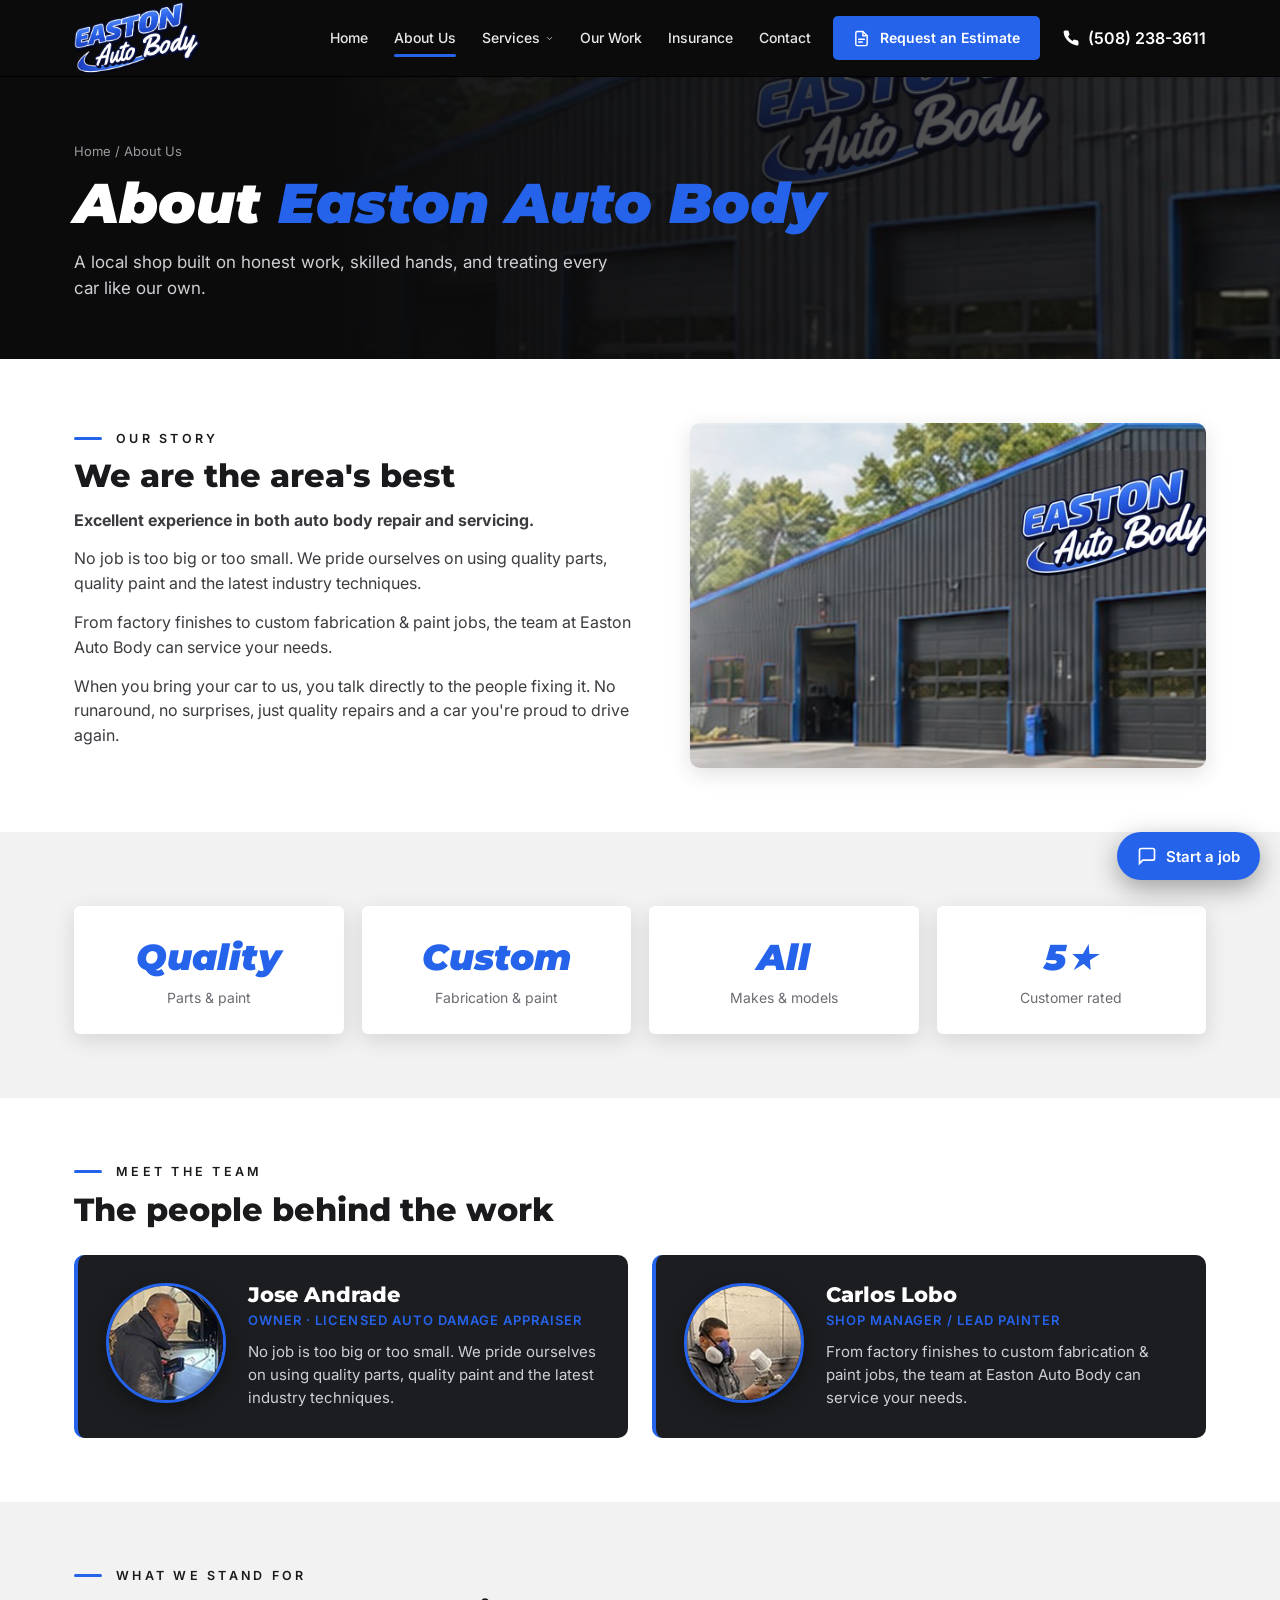
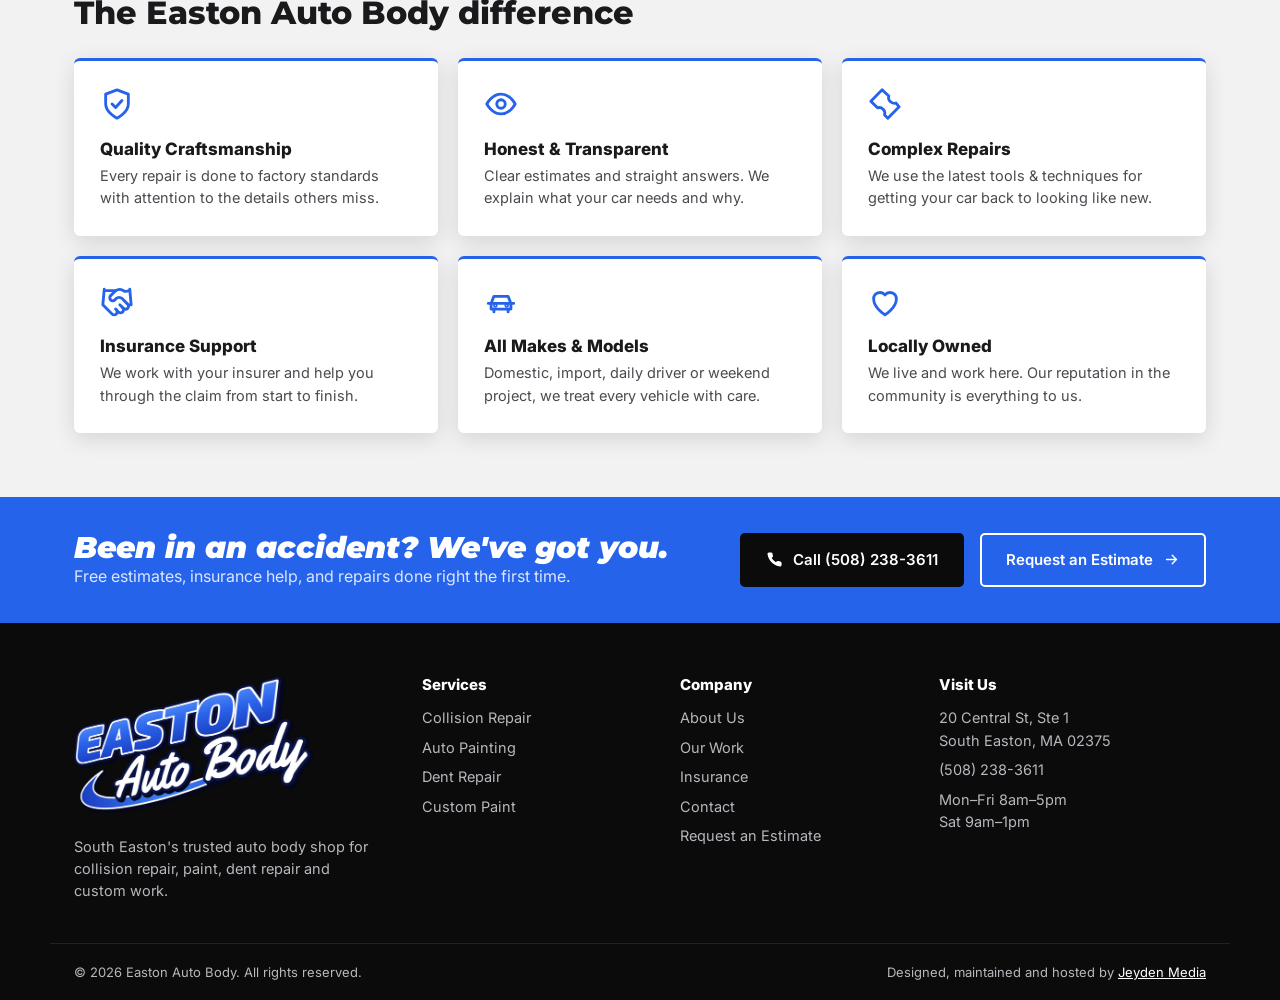
==== about.html @ 48df8240 "Shrink storefront logo 15% and keep it in frame on home page Co-Authored-By: Claude Opus 5.5 <norepl" ====
<!doctype html>
<html lang="en"><head>
<meta charset="utf-8"><meta name="viewport" content="width=device-width,initial-scale=1">
<title>About Us · Easton Auto Body</title>
<meta name="description" content="Meet Easton Auto Body, South Easton's trusted local auto body shop.">
<link rel="preconnect" href="https://fonts.googleapis.com"><link rel="preconnect" href="https://fonts.gstatic.com" crossorigin>
<link href="https://fonts.googleapis.com/css2?family=Inter:wght@400;500;600;700&family=Montserrat:ital,wght@0,700;0,800;0,900;1,800;1,900&display=swap" rel="stylesheet">
<link rel="icon" href="img/favicon.png?v=202611241850" type="image/png">
<link rel="stylesheet" href="css/style.css?v=202611241935">
</head><body>
<header class="site-header"><div class="wrap nav-bar">
<a class="brand" href="index.html" aria-label="Easton Auto Body home"><img class="brand-logo" src="img/logo-header.png?v=202611241850" alt="Easton Auto Body"></a>
<ul class="nav" id="nav"><li><a class="navlink" href="index.html">Home</a></li><li><a class="navlink active" href="about.html">About Us</a></li><li class="has-drop"><a class="navlink" href="services.html">Services <svg class="caret" viewBox="0 0 24 24" fill="none" stroke="currentColor" stroke-width="2" stroke-linecap="round" stroke-linejoin="round" aria-hidden="true"><path d="m6 9 6 6 6-6"/></svg></a><div class="dropdown"><a href="services.html#collision">Collision Repair</a><a href="services.html#painting">Auto Painting</a><a href="services.html#dent">Dent Repair</a><a href="services.html#custom">Custom Paint</a></div></li><li><a class="navlink" href="work.html">Our Work</a></li><li><a class="navlink" href="insurance.html">Insurance</a></li><li><a class="navlink" href="contact.html">Contact</a></li></ul>
<div class="nav-cta"><a class="btn btn-red btn-sm" href="estimate.html"><svg class="" viewBox="0 0 24 24" fill="none" stroke="currentColor" stroke-width="2" stroke-linecap="round" stroke-linejoin="round" aria-hidden="true"><path d="M14 2H6a2 2 0 0 0-2 2v16a2 2 0 0 0 2 2h12a2 2 0 0 0 2-2V8z"/><path d="M14 2v6h6M8 13h8M8 17h5"/></svg> Request an Estimate</a>
<a class="phone-link" href="tel:+15082383611" aria-label="Call (508) 238-3611"><svg class="" viewBox="0 0 24 24" fill="none" stroke="currentColor" stroke-width="2" stroke-linecap="round" stroke-linejoin="round" aria-hidden="true"><path d="M22 16.9v3a2 2 0 0 1-2.2 2 19.8 19.8 0 0 1-8.6-3.1 19.5 19.5 0 0 1-6-6A19.8 19.8 0 0 1 2.1 4.2 2 2 0 0 1 4.1 2h3a2 2 0 0 1 2 1.7c.1 1 .4 1.9.7 2.8a2 2 0 0 1-.5 2.1L8 9.9a16 16 0 0 0 6 6l1.3-1.3a2 2 0 0 1 2.1-.4c.9.3 1.8.6 2.8.7a2 2 0 0 1 1.7 2Z" fill="currentColor" stroke="none"/></svg><span>(508) 238-3611</span></a>
<button class="menu-btn" aria-label="Menu" aria-controls="nav" aria-expanded="false"><svg class="" viewBox="0 0 24 24" fill="none" stroke="currentColor" stroke-width="2" stroke-linecap="round" stroke-linejoin="round" aria-hidden="true"><path d="M3 6h18M3 12h18M3 18h18"/></svg></button></div>
</div></header>
<main>
<section class="page-hero"><div class="bg" style="background-image:url(img/shop-sign.jpg?v=3)"><video class="bg-video" autoplay muted loop playsinline preload="metadata" poster="img/shop-sign.jpg?v=3" aria-hidden="true"><source src="https://assets.mixkit.co/videos/13270/13270-720.mp4" type="video/mp4"><source src="https://assets.mixkit.co/videos/13270/13270-360.mp4" type="video/mp4"></video></div><div class="wrap">
<div class="crumbs"><a href="index.html">Home</a> / About Us</div><h1>About <em>Easton Auto Body</em></h1><p>A local shop built on honest work, skilled hands, and treating every car like our own.</p></div></section>
<section class="section"><div class="wrap two-col">
<div class="prose reveal"><div class="eyebrow">Our Story</div><h2>We are the area's best</h2>
<p><strong>Excellent experience in both auto body repair and servicing.</strong></p>
<p>No job is too big or too small. We pride ourselves on using quality parts, quality paint and the latest industry techniques.</p>
<p>From factory finishes to custom fabrication &amp; paint jobs, the team at Easton Auto Body can service your needs.</p>
<p>When you bring your car to us, you talk directly to the people fixing it. No runaround, no surprises, just quality repairs and a car you're proud to drive again.</p></div>
<img class="reveal" src="img/shop-sign.jpg?v=3" alt="Easton Auto Body building"></div></section>
<section class="section grey"><div class="wrap">
<div class="stats">
<div class="stat reveal"><b>Quality</b><span>Parts &amp; paint</span></div>
<div class="stat reveal"><b>Custom</b><span>Fabrication &amp; paint</span></div>
<div class="stat reveal"><b>All</b><span>Makes &amp; models</span></div>
<div class="stat reveal"><b>5★</b><span>Customer rated</span></div></div></div></section>
<section class="section"><div class="wrap">
<div class="eyebrow">Meet the Team</div><h2 class="section-title">The people behind the work</h2>
<div class="team-grid">
<div class="member reveal"><img class="avatar avatar-photo" src="img/team-jose-face.jpg" alt="Jose Andrade, owner of Easton Auto Body"><div><h3>Jose Andrade</h3><span class="role">Owner · Licensed Auto Damage Appraiser</span><p>No job is too big or too small. We pride ourselves on using quality parts, quality paint and the latest industry techniques.</p></div></div>
<div class="member reveal"><img class="avatar avatar-photo" src="img/team-lobo-face.jpg" alt="Carlos Lobo, shop manager and lead painter"><div><h3>Carlos Lobo</h3><span class="role">Shop Manager / Lead Painter</span><p>From factory finishes to custom fabrication &amp; paint jobs, the team at Easton Auto Body can service your needs.</p></div></div>
</div></div></section>
<section class="section grey"><div class="wrap">
<div class="eyebrow">What We Stand For</div><h2 class="section-title">The Easton Auto Body difference</h2>
<div class="value-grid">
<div class="value reveal"><svg class="" viewBox="0 0 24 24" fill="none" stroke="currentColor" stroke-width="2" stroke-linecap="round" stroke-linejoin="round" aria-hidden="true"><path d="M12 22s8-4 8-10V5l-8-3-8 3v7c0 6 8 10 8 10z"/><path d="m8.5 12 2.5 2.5 4.5-5"/></svg><h3>Quality Craftsmanship</h3><p>Every repair is done to factory standards with attention to the details others miss.</p></div>
<div class="value reveal"><svg class="" viewBox="0 0 24 24" fill="none" stroke="currentColor" stroke-width="2" stroke-linecap="round" stroke-linejoin="round" aria-hidden="true"><path d="M2 12s3.5-7 10-7 10 7 10 7-3.5 7-10 7S2 12 2 12z"/><circle cx="12" cy="12" r="3"/></svg><h3>Honest &amp; Transparent</h3><p>Clear estimates and straight answers. We explain what your car needs and why.</p></div>
<div class="value reveal"><svg class="" viewBox="0 0 24 24" fill="none" stroke="currentColor" stroke-width="2" stroke-linecap="round" stroke-linejoin="round" aria-hidden="true"><path d="M14.7 6.3a4 4 0 0 0 5 5L22 14l-8 8-2.3-2.3a4 4 0 0 0-5-5L2 10l8-8z" /></svg><h3>Complex Repairs</h3><p>We use the latest tools &amp; techniques for getting your car back to looking like new.</p></div>
<div class="value reveal"><svg class="" viewBox="0 0 24 24" fill="none" stroke="currentColor" stroke-width="2" stroke-linecap="round" stroke-linejoin="round" aria-hidden="true"><path d="m11 17 2 2a1 1 0 1 0 3-3"/><path d="m14 14 2.5 2.5a1 1 0 1 0 3-3l-3.9-3.9a3 3 0 0 0-4.2 0l-.9.9a1 1 0 1 1-3-3l2.8-2.8a5 5 0 0 1 6.1-.8l.5.3a2 2 0 0 0 1.4.3L21 4"/><path d="m21 3 1 11h-2M3 3 2 14l6.5 6.5a1 1 0 1 0 3-3M3 4h8"/></svg><h3>Insurance Support</h3><p>We work with your insurer and help you through the claim from start to finish.</p></div>
<div class="value reveal"><svg class="" viewBox="0 0 24 24" fill="none" stroke="currentColor" stroke-width="2" stroke-linecap="round" stroke-linejoin="round" aria-hidden="true"><path d="M5 17h14v-4l-2-5H7l-2 5z"/><path d="M3 13h18M7 17v2M17 17v2"/><circle cx="8" cy="14.5" r=".6"/><circle cx="16" cy="14.5" r=".6"/></svg><h3>All Makes &amp; Models</h3><p>Domestic, import, daily driver or weekend project, we treat every vehicle with care.</p></div>
<div class="value reveal"><svg class="" viewBox="0 0 24 24" fill="none" stroke="currentColor" stroke-width="2" stroke-linecap="round" stroke-linejoin="round" aria-hidden="true"><path d="M12 21s-8-5-8-11a4.5 4.5 0 0 1 8-3 4.5 4.5 0 0 1 8 3c0 6-8 11-8 11z"/></svg><h3>Locally Owned</h3><p>We live and work here. Our reputation in the community is everything to us.</p></div>
</div></div></section>
</main>
<section class="cta-band"><div class="wrap">
<div><h2>Been in an accident? We've got you.</h2><p>Free estimates, insurance help, and repairs done right the first time.</p></div>
<div class="btn-row"><a class="btn btn-dark" href="tel:+15082383611"><svg class="" viewBox="0 0 24 24" fill="none" stroke="currentColor" stroke-width="2" stroke-linecap="round" stroke-linejoin="round" aria-hidden="true"><path d="M22 16.9v3a2 2 0 0 1-2.2 2 19.8 19.8 0 0 1-8.6-3.1 19.5 19.5 0 0 1-6-6A19.8 19.8 0 0 1 2.1 4.2 2 2 0 0 1 4.1 2h3a2 2 0 0 1 2 1.7c.1 1 .4 1.9.7 2.8a2 2 0 0 1-.5 2.1L8 9.9a16 16 0 0 0 6 6l1.3-1.3a2 2 0 0 1 2.1-.4c.9.3 1.8.6 2.8.7a2 2 0 0 1 1.7 2Z" fill="currentColor" stroke="none"/></svg> Call (508) 238-3611</a><a class="btn btn-ghost" href="estimate.html">Request an Estimate <svg class="" viewBox="0 0 24 24" fill="none" stroke="currentColor" stroke-width="2" stroke-linecap="round" stroke-linejoin="round" aria-hidden="true"><path d="M5 12h14M13 6l6 6-6 6"/></svg></a></div>
</div></section>
<footer class="site-footer">
<div class="wrap foot-grid">
<div class="foot-about"><a class="brand" href="index.html" aria-label="Easton Auto Body home"><img class="brand-logo-full" src="img/logo-footer.png?v=202611241850" alt="Easton Auto Body: We don't just repair. We renew."></a><p>South Easton's trusted auto body shop for collision repair, paint, dent repair and custom work.</p></div>
<div><h4>Services</h4><ul><li><a href="services.html#collision">Collision Repair</a></li><li><a href="services.html#painting">Auto Painting</a></li><li><a href="services.html#dent">Dent Repair</a></li><li><a href="services.html#custom">Custom Paint</a></li></ul></div>
<div><h4>Company</h4><ul><li><a href="about.html">About Us</a></li><li><a href="work.html">Our Work</a></li><li><a href="insurance.html">Insurance</a></li><li><a href="contact.html">Contact</a></li><li><a href="estimate.html">Request an Estimate</a></li></ul></div>
<div><h4>Visit Us</h4><ul><li>20 Central St, Ste 1<br>South Easton, MA 02375</li><li><a href="tel:+15082383611">(508) 238-3611</a></li><li>Mon–Fri 8am–5pm<br>Sat 9am–1pm</li></ul></div>
</div>
<div class="wrap foot-bottom"><span>© <span id="yr">2026</span> Easton Auto Body. All rights reserved.</span><span>Designed, maintained and hosted by <a href="https://jeydenmedia.com" target="_blank" rel="noopener" style="color:#fff;text-decoration:underline">Jeyden Media</a></span></div>
</footer>
<script src="js/main.js?v=202611241830"></script>
<script src="js/send.js?v=202611240320"></script>
<script src="js/intake.js?v=202611241830"></script>
</body></html>
---- css/style.css ----
/* Easton Auto Body — site styles */
:root{
  --red:#2563eb; --red-dark:#1a44c2; /* accent: royal blue from business card (var name kept) */ --black:#0b0b0c; --ink:#141416; --char:#1c1d20;
  --line:#2c2d31; --grey:#f2f2f3; --muted:#6b6d73; --text:#1a1a1d; --white:#fff;
  --radius:6px; --shadow:0 6px 22px rgba(0,0,0,.12);
  --head:'Montserrat',system-ui,sans-serif; --body:'Inter',system-ui,sans-serif;
  --wrap:1180px;
}
*{box-sizing:border-box;margin:0;padding:0}
html{scroll-behavior:smooth}
body{font-family:var(--body);color:var(--text);background:var(--white);line-height:1.55;-webkit-font-smoothing:antialiased}
img{max-width:100%;display:block}
a{color:inherit;text-decoration:none}
.wrap{max-width:var(--wrap);margin:0 auto;padding:0 24px}
h1,h2,h3,h4{font-family:var(--head);line-height:1.1;font-weight:800}
.sr-only{position:absolute;width:1px;height:1px;overflow:hidden;clip:rect(0 0 0 0)}

/* placeholder / guessed-content markers */
.tbd{background:#fff3b0;color:#5a4500;border-radius:3px;padding:0 4px;font-size:.92em}
.dark .tbd,.on-dark .tbd{background:#5a4a00;color:#ffe98a}
.tbd-note{display:inline-block;margin-top:14px;font-size:12px;letter-spacing:.04em;background:#fff3b0;color:#5a4500;padding:3px 8px;border-radius:3px;margin-top:8px}

/* ---------- header ---------- */
.site-header{background:var(--black);position:sticky;top:0;z-index:50;border-bottom:1px solid #000}
.nav-bar{display:flex;align-items:center;gap:28px;height:76px}
.logo{display:flex;flex-direction:column;line-height:.86;font-family:var(--head);font-style:italic;font-weight:900;position:relative;padding-top:10px;flex-shrink:0}
.logo svg{position:absolute;top:-2px;left:6px;width:150px;height:18px}
.logo .l1{color:#fff;font-size:31px;letter-spacing:.01em}
.logo .l2{color:var(--red);font-size:15px;letter-spacing:.24em;margin-left:10px}
.nav{display:flex;align-items:center;gap:26px;margin-left:auto}
.nav > li{list-style:none;position:relative}
.nav a.navlink{color:#e8e8ea;font-size:14px;font-weight:500;padding:26px 0;display:inline-flex;align-items:center;gap:5px;position:relative}
.nav a.navlink:hover{color:#fff}
.nav a.navlink.active::after{content:"";position:absolute;left:0;right:0;bottom:18px;height:3px;background:var(--red);border-radius:2px}
.caret{width:9px;height:9px}
.dropdown{position:absolute;top:100%;left:-16px;background:var(--char);min-width:210px;border-top:3px solid var(--red);border-radius:0 0 var(--radius) var(--radius);box-shadow:var(--shadow);padding:8px 0;opacity:0;visibility:hidden;transform:translateY(6px);transition:.18s}
.has-drop:hover .dropdown,.has-drop:focus-within .dropdown{opacity:1;visibility:visible;transform:none}
.dropdown a{display:block;padding:9px 18px;color:#d6d6da;font-size:14px}
.dropdown a:hover{background:#26272b;color:#fff}
.nav-cta{display:flex;align-items:center;gap:22px}
.phone-link{color:#fff;font-weight:600;font-size:16px;display:inline-flex;gap:8px;align-items:center;white-space:nowrap}
.menu-btn{display:none;background:none;border:0;color:#fff;margin-left:auto;cursor:pointer;padding:8px}

/* ---------- buttons ---------- */
.btn{display:inline-flex;align-items:center;gap:10px;font-weight:600;font-size:15px;border-radius:5px;padding:13px 24px;border:2px solid transparent;cursor:pointer;transition:.18s;font-family:var(--body);white-space:nowrap}
.btn svg{width:17px;height:17px;flex-shrink:0}
.btn-red{background:var(--red);color:#fff}
.btn-red:hover{background:var(--red-dark)}
.btn-ghost{border-color:#fff;color:#fff}
.btn-ghost:hover{background:#fff;color:var(--black)}
.btn-dark{background:var(--black);color:#fff}
.btn-dark:hover{background:#2a2a2e}
.btn-sm{padding:9px 18px;font-size:14px}

/* ---------- eyebrow ---------- */
.eyebrow{display:flex;align-items:center;gap:14px;font-size:12.5px;font-weight:600;letter-spacing:.26em;text-transform:uppercase;margin-bottom:10px}
.eyebrow::before{content:"";width:28px;height:3px;background:var(--red);border-radius:2px}

/* ---------- hero ---------- */
.hero{background:var(--black);color:#fff;position:relative;overflow:hidden}
.hero-bg{position:absolute;inset:0 0 0 auto;width:62%;background:url(../img/hero-car.jpg) center/cover no-repeat}
.hero-bg::before{content:"";position:absolute;inset:0;background:linear-gradient(90deg,var(--black) 0%,rgba(11,11,12,.85) 22%,rgba(11,11,12,.2) 55%,transparent 100%)}
.hero .wrap{position:relative;padding-top:46px;padding-bottom:34px;min-height:390px}
.hero-title{font-style:italic;font-weight:900;font-size:clamp(46px,7vw,86px);line-height:.92;letter-spacing:-.01em;margin:6px 0 20px}
.hero-title span{display:block;color:var(--red)}
.hero h2{font-size:clamp(20px,2.2vw,25px);font-weight:700;margin-bottom:14px}
.hero p.lead{font-size:17px;color:#dcdce0;max-width:450px;margin-bottom:22px}
.btn-row{display:flex;gap:16px;flex-wrap:wrap}

/* page hero (inner pages) */
.page-hero{background:var(--black);color:#fff;position:relative;overflow:hidden}
.page-hero .bg{position:absolute;inset:0;background-size:cover;background-position:center;opacity:.35}
.page-hero .bg::after{content:"";position:absolute;inset:0;background:linear-gradient(90deg,var(--black) 25%,transparent)}
.page-hero .wrap{position:relative;padding:64px 24px 58px}
.page-hero h1{font-size:clamp(36px,5vw,56px);font-style:italic;font-weight:900}
.page-hero h1 em{color:var(--red);font-style:italic}
.page-hero p{color:#cfcfd4;max-width:560px;margin-top:14px;font-size:17px}
.crumbs{font-size:13px;color:#9a9aa1;margin-bottom:12px}
.crumbs a:hover{color:#fff}

/* ---------- features strip ---------- */
.features{background:var(--char);color:#fff}
.features .wrap{display:grid;grid-template-columns:repeat(4,1fr)}
.feature{display:flex;gap:16px;align-items:center;padding:22px 18px;border-left:1px solid var(--line)}
.feature:first-child{border-left:0}
.feature svg{width:38px;height:38px;flex-shrink:0;stroke:#fff}
.feature h4{font-family:var(--body);font-size:14px;font-weight:700}
.feature p{font-size:12px;color:#b7b7bd}

/* ---------- sections ---------- */
.section{padding:64px 0}
.section.grey{background:var(--grey)}
.section.dark{background:linear-gradient(120deg,#0e0e10,#1b1b1e);color:#fff}
.section-title{font-size:clamp(26px,3vw,32px);margin-bottom:28px}
.section-head{display:flex;justify-content:space-between;align-items:flex-end;gap:20px;flex-wrap:wrap;margin-bottom:28px}
.section-head .section-title{margin-bottom:0}

/* service cards */
.svc-grid{display:grid;grid-template-columns:repeat(4,1fr);gap:18px}
.svc-card{background:#fff;border-radius:var(--radius);overflow:hidden;box-shadow:var(--shadow);display:flex;flex-direction:column;transition:transform .2s,box-shadow .2s}
.svc-card:hover{transform:translateY(-4px);box-shadow:0 12px 30px rgba(0,0,0,.18)}
.svc-card img{width:100%;aspect-ratio:2.5/1;object-fit:cover}
.svc-body{padding:16px 20px 20px;display:flex;gap:12px;align-items:center;flex:1}
.svc-body h3{font-family:var(--body);font-size:17px;font-weight:700;margin-bottom:4px}
.svc-body p{font-size:14px;color:#3b3b40;line-height:1.4}
.svc-body .arrow{margin-left:auto;color:var(--red);width:22px;height:22px;flex-shrink:0}

/* before / after */
.work-split{display:grid;grid-template-columns:1fr 2fr;gap:40px;align-items:center}
.work-split h2{font-size:clamp(30px,3.4vw,38px);margin-bottom:14px}
.work-split p{color:#d4d4d8;margin-bottom:22px;font-size:16.5px}
.ba{display:grid;grid-template-columns:1fr 1fr;gap:12px;position:relative}
.ba figure{position:relative;border:2px solid #e6e6e9;border-radius:10px;overflow:hidden;background:#333}
.ba img{width:100%;height:100%;aspect-ratio:2.2/1;object-fit:cover}
.tag{position:absolute;top:10px;left:12px;font-size:12px;font-weight:700;letter-spacing:.04em;padding:5px 14px;border-radius:20px;color:#fff;background:#222}
.tag.after{background:var(--red)}
.ba-arrow{position:absolute;left:50%;top:50%;transform:translate(-50%,-50%);width:40px;height:40px;border-radius:50%;background:#fff;display:grid;place-items:center;box-shadow:0 2px 10px rgba(0,0,0,.4);z-index:2}
.ba-arrow svg{width:22px;height:22px;color:var(--red)}

/* why choose */
.why{background:var(--grey);position:relative;overflow:hidden}
.why .wrap{display:grid;grid-template-columns:1fr 1fr 1.1fr;align-items:center;gap:36px;padding-top:30px;padding-bottom:30px}
.why h2{font-size:22px;margin-bottom:14px}
.checks{list-style:none}
.checks li{display:flex;gap:14px;align-items:center;margin:6px 0;font-size:15px}
.checks svg{width:18px;height:18px;color:var(--red);flex-shrink:0}
.quote{border-left:1px solid #cfcfd4;padding-left:36px}
.quote .q{font-family:Georgia,serif;font-size:52px;line-height:.6;color:var(--red);font-weight:700;height:26px}
.quote blockquote{font-style:italic;font-size:15px;margin:6px 0 10px}
.stars{color:var(--red);font-size:20px;letter-spacing:3px}
.quote cite{font-style:normal;font-size:14px;display:block}
.why-photo{align-self:stretch;margin:-30px -24px -30px 0;min-height:200px;background:url(../img/shop-sign.jpg?v=3) center/cover;-webkit-mask-image:linear-gradient(90deg,transparent,#000 30%);mask-image:linear-gradient(90deg,transparent,#000 30%)}

/* CTA band */
.cta-band{background:var(--red);color:#fff}
.cta-band .wrap{display:flex;justify-content:space-between;align-items:center;gap:20px;padding:34px 24px;flex-wrap:wrap}
.cta-band h2{font-size:clamp(22px,2.6vw,30px);font-style:italic;font-weight:900}
.cta-band p{color:#dbe6ff}

/* ---------- content blocks (inner pages) ---------- */
.two-col{display:grid;grid-template-columns:1.1fr 1fr;gap:48px;align-items:center}
.two-col.flip > :first-child{order:2}
.two-col img{border-radius:10px;box-shadow:var(--shadow);width:100%;aspect-ratio:3/2;object-fit:cover}
.prose h2{font-size:clamp(24px,2.8vw,32px);margin-bottom:14px}
.prose p{margin-bottom:14px;color:#3b3b40}
.dark .prose p{color:#cfcfd4}
.stats{display:grid;grid-template-columns:repeat(4,1fr);gap:18px;margin-top:10px}
.stat{background:#fff;border-radius:var(--radius);padding:24px;text-align:center;box-shadow:var(--shadow)}
.stat b{display:block;font-family:var(--head);font-size:36px;font-weight:900;font-style:italic;color:var(--red)}
.stat span{font-size:14px;color:var(--muted)}
.value-grid{display:grid;grid-template-columns:repeat(3,1fr);gap:20px}
.value{background:#fff;border-radius:var(--radius);padding:26px;box-shadow:var(--shadow);border-top:3px solid var(--red)}
.value svg{width:34px;height:34px;color:var(--red);margin-bottom:12px}
.value h3{font-family:var(--body);font-size:17px;margin-bottom:6px}
.value p{font-size:14.5px;color:#4a4a50}

.svc-detail{padding:64px 0;border-bottom:1px solid #e5e5e8;scroll-margin-top:80px}
.svc-detail:nth-child(even){background:var(--grey)}
.svc-detail ul{list-style:none;margin:16px 0 22px;display:grid;grid-template-columns:1fr 1fr;gap:6px 18px}
.svc-detail li{display:flex;gap:10px;align-items:flex-start;font-size:15px}
.svc-detail li svg{width:17px;height:17px;color:var(--red);flex-shrink:0;margin-top:3px}
.jump{display:flex;gap:10px;flex-wrap:wrap;margin-top:22px}
.jump a{border:1px solid #4a4a50;color:#fff;border-radius:30px;padding:8px 16px;font-size:14px}
.jump a:hover{border-color:var(--red);background:var(--red)}

/* gallery */
.filters{display:flex;gap:10px;flex-wrap:wrap;margin-bottom:28px}
.filters button{border:1px solid #cfcfd4;background:#fff;border-radius:30px;padding:8px 18px;font:500 14px var(--body);cursor:pointer}
.filters button.on{background:var(--red);border-color:var(--red);color:#fff}
.gallery{display:grid;grid-template-columns:repeat(2,1fr);gap:28px}
.g-item{background:#fff;border-radius:10px;box-shadow:var(--shadow);overflow:hidden}
.g-item.hide{display:none}
.slider{position:relative;aspect-ratio:2.2/1;overflow:hidden;user-select:none;cursor:ew-resize;background:#333}
.slider img{position:absolute;inset:0;width:100%;height:100%;object-fit:cover}
.slider .top{clip-path:inset(0 50% 0 0)}
.slider .handle{position:absolute;top:0;bottom:0;left:50%;width:3px;background:#fff;transform:translateX(-50%);pointer-events:none}
.slider .handle::after{content:"↔";position:absolute;top:50%;left:50%;transform:translate(-50%,-50%);width:38px;height:38px;border-radius:50%;background:var(--red);color:#fff;display:grid;place-items:center;font-weight:700;box-shadow:0 2px 8px rgba(0,0,0,.4)}
.slider .tag.after{left:auto;right:12px}
.slider input{position:absolute;inset:0;opacity:0;cursor:ew-resize;width:100%;height:100%}
.g-meta{padding:16px 20px}
.g-meta h3{font-family:var(--body);font-size:16px}
.g-meta p{font-size:14px;color:var(--muted)}

/* steps (insurance) */
.steps{display:grid;grid-template-columns:repeat(4,1fr);gap:20px;counter-reset:s}
.step{background:#fff;border-radius:var(--radius);padding:28px 22px;box-shadow:var(--shadow);position:relative}
.step::before{counter-increment:s;content:counter(s);font-family:var(--head);font-style:italic;font-weight:900;font-size:40px;color:var(--red);line-height:1;display:block;margin-bottom:10px}
.step h3{font-family:var(--body);font-size:16.5px;margin-bottom:6px}
.step p{font-size:14.5px;color:#4a4a50}
.faq details{background:#fff;border-radius:var(--radius);box-shadow:0 2px 10px rgba(0,0,0,.06);margin-bottom:12px;padding:0 22px}
.faq summary{cursor:pointer;font-weight:600;padding:18px 0;list-style:none;display:flex;justify-content:space-between;gap:16px}
.faq summary::after{content:"+";color:var(--red);font-size:22px;line-height:1}
.faq details[open] summary::after{content:"–"}
.faq details p{padding-bottom:18px;color:#4a4a50}
.carriers{display:flex;flex-wrap:wrap;gap:10px;margin-top:10px}
.carriers span{background:#fff;border:1px solid #dcdce0;padding:8px 16px;border-radius:4px;font-weight:600;font-size:14px;color:#3b3b40}

/* contact + forms */
.contact-grid{display:grid;grid-template-columns:1fr 1.25fr;gap:40px}
.info-card{background:var(--char);color:#fff;border-radius:10px;padding:32px}
.info-card h3{font-size:22px;margin-bottom:20px}
.info-row{display:flex;gap:14px;margin-bottom:20px}
.info-row svg{width:22px;height:22px;color:var(--red);flex-shrink:0;margin-top:2px}
.info-row b{display:block;font-size:14px;color:#9a9aa1;font-weight:500}
.info-row a:hover{color:var(--red)}
.hours{width:100%;font-size:14.5px;border-collapse:collapse}
.hours td{padding:4px 0}
.hours td:last-child{text-align:right}
.map{border-radius:10px;overflow:hidden;box-shadow:var(--shadow);margin-top:24px;aspect-ratio:16/9;background:#ddd}
.map iframe{width:100%;height:100%;border:0}
.form-card{background:#fff;border-radius:10px;box-shadow:var(--shadow);padding:34px}
.form-card h2{font-size:24px;margin-bottom:6px}
.form-card > p{color:var(--muted);margin-bottom:22px;font-size:15px}
.form-grid{display:grid;grid-template-columns:1fr 1fr;gap:16px}
.form-grid .full{grid-column:1/-1}
fieldset{border:0;grid-column:1/-1;display:grid;grid-template-columns:1fr 1fr;gap:16px;margin-top:8px}
legend{font-family:var(--head);font-weight:800;font-size:16px;margin-bottom:12px;display:flex;align-items:center;gap:10px}
legend::before{content:"";width:20px;height:3px;background:var(--red)}
label{display:block;font-size:13.5px;font-weight:600;margin-bottom:6px}
input,select,textarea{width:100%;font:15px var(--body);padding:11px 13px;border:1px solid #cfcfd4;border-radius:5px;background:#fafafb;transition:.15s}
input:focus,select:focus,textarea:focus{outline:0;border-color:var(--red);background:#fff;box-shadow:0 0 0 3px rgba(37,99,235,.15)}
textarea{min-height:120px;resize:vertical}
.radio-row{display:flex;gap:18px;flex-wrap:wrap}
.radio-row label{display:flex;align-items:center;gap:7px;font-weight:500}
.radio-row input{width:auto}
.drop{border:2px dashed #cfcfd4;border-radius:8px;padding:24px;text-align:center;color:var(--muted);font-size:14px;cursor:pointer;background:#fafafb}
.drop:hover{border-color:var(--red)}
.drop input{display:none}
.file-list{font-size:13px;margin-top:8px;color:var(--text)}
.form-note{font-size:12.5px;color:var(--muted);margin-top:14px}
.form-success{display:none;text-align:center;padding:40px 10px}
.form-success.show{display:block}
.form-success svg{width:56px;height:56px;color:var(--red);margin:0 auto 14px}

/* ---------- footer ---------- */
.site-footer{background:var(--black);color:#b7b7bd;font-size:14.5px}
.foot-grid{display:grid;grid-template-columns:1.4fr 1fr 1fr 1.2fr;gap:36px;padding:54px 24px 40px}
.site-footer h4{color:#fff;font-family:var(--body);font-size:15px;margin-bottom:14px}
.site-footer ul{list-style:none}
.site-footer li{margin:7px 0}
.site-footer a:hover{color:#fff}
.foot-about p{margin-top:16px;max-width:300px}
.foot-bottom{border-top:1px solid #222;padding:18px 24px;display:flex;justify-content:space-between;gap:12px;flex-wrap:wrap;font-size:13px}

/* reveal */
.reveal{opacity:0;transform:translateY(16px);transition:opacity .6s,transform .6s}
.reveal.in{opacity:1;transform:none}
@media (prefers-reduced-motion:reduce){.reveal{opacity:1;transform:none;transition:none}html{scroll-behavior:auto}}

/* ---------- responsive ---------- */
@media (max-width:1100px){
  .nav{gap:18px}
  .phone-link span{display:none}
}
@media (max-width:980px){
  .menu-btn{display:block}
  .nav-cta .btn{display:none}
  .nav{position:fixed;top:76px;left:0;right:0;bottom:0;background:var(--black);flex-direction:column;align-items:stretch;gap:0;padding:10px 24px 30px;overflow-y:auto;transform:translateX(100%);transition:.25s;margin:0}
  .nav.open{transform:none}
  .nav a.navlink{padding:15px 0;border-bottom:1px solid #222;width:100%;font-size:16px}
  .nav a.navlink.active::after{display:none}
  .nav a.navlink.active{color:var(--red)}
  .dropdown{position:static;opacity:1;visibility:visible;transform:none;background:none;border:0;box-shadow:none;padding:0 0 6px 14px}
  .nav-cta{margin-left:auto}
  .menu-btn{margin-left:4px}
  .features .wrap{grid-template-columns:1fr 1fr}
  .feature:nth-child(3){border-left:0}
  .svc-grid{grid-template-columns:1fr 1fr}
  .work-split{grid-template-columns:1fr}
  .why .wrap{grid-template-columns:1fr 1fr}
  .why-photo{display:none}
  .two-col,.contact-grid{grid-template-columns:1fr;gap:32px}
  .two-col.flip > :first-child{order:0}
  .stats,.steps{grid-template-columns:1fr 1fr}
  .value-grid{grid-template-columns:1fr 1fr}
  .foot-grid{grid-template-columns:1fr 1fr}
  .hero-bg{width:100%;opacity:.45}
  .hero-bg::before{background:linear-gradient(90deg,var(--black),rgba(11,11,12,.4))}
}
@media (max-width:640px){
  .wrap{padding:0 16px}
  .page-hero .wrap{padding:44px 16px 40px}
  .cta-band .wrap{padding:28px 16px}
  .foot-grid{padding:44px 16px 30px}
  .logo .l1{font-size:25px}.logo .l2{font-size:12px}.logo svg{width:120px}
  .phone-link{font-size:0;gap:0}
  .features .wrap,.svc-grid,.why .wrap,.stats,.steps,.value-grid,.gallery,.foot-grid,.form-grid,fieldset{grid-template-columns:1fr}
  .feature{border-left:0;border-top:1px solid var(--line);padding:16px 0}
  .feature:first-child{border-top:0}
  .quote{border-left:0;padding-left:0}
  .svc-detail ul{grid-template-columns:1fr}
  .section{padding:48px 0}
  .form-card{padding:24px 18px}
  .btn-row .btn{flex:1;justify-content:center}
}
.phone-link svg{width:18px;height:18px}
.est-grid{grid-template-columns:1.6fr 1fr;align-items:start}
.form-success svg,.drop svg{display:block}
.drop svg{width:28px;height:28px;margin:0 auto 6px;color:var(--red)}
@media (max-width:980px){.est-grid{grid-template-columns:1fr}}
.menu-btn svg{width:26px;height:26px;display:block}
.team-grid{display:grid;grid-template-columns:1fr 1fr;gap:24px}
.member{display:flex;gap:22px;align-items:flex-start;background:var(--char);color:#fff;border-radius:10px;padding:28px;border-left:4px solid var(--red)}
.avatar{width:76px;height:76px;border-radius:50%;background:var(--red);display:grid;place-items:center;font-family:var(--head);font-weight:900;font-style:italic;font-size:26px;flex-shrink:0}
.avatar-photo{width:120px;height:120px;object-fit:cover;border:3px solid var(--red);box-shadow:0 6px 18px rgba(0,0,0,.35)}
.member h3{font-size:21px}
.member .role{display:block;color:var(--red);font-weight:600;font-size:13px;letter-spacing:.08em;text-transform:uppercase;margin:4px 0 10px}
.member p{color:#cfcfd4;font-size:15px}
@media (max-width:760px){.team-grid{grid-template-columns:1fr}.member{flex-direction:column}}
/* banner videos */
.bg-video{position:absolute;inset:0;width:100%;height:100%;object-fit:cover;z-index:0}
.hero-bg::before{z-index:1}
.page-hero .bg::after{z-index:1}
.page-hero .bg{opacity:.45}
@media (prefers-reduced-motion:reduce){.bg-video{display:none}}
.g-item.featured{max-width:960px}
.g-item.featured .slider{aspect-ratio:2.4/1}
.proj-grid{grid-template-columns:repeat(3,1fr)}
.proj-img{width:100%;aspect-ratio:16/10;object-fit:cover;transition:transform .4s}
.g-item{overflow:hidden}
.g-item:hover .proj-img{transform:scale(1.04)}
@media (max-width:980px){.proj-grid{grid-template-columns:1fr 1fr}}
@media (max-width:640px){.proj-grid{grid-template-columns:1fr}}
/* brand (modern logo) */
.brand{display:inline-flex;align-items:center;gap:11px;flex-shrink:0}
.brand-mark{width:44px;height:44px;flex-shrink:0}
.brand-text{display:flex;flex-direction:column;line-height:1}
.brand .b1{font-family:var(--head);font-weight:900;font-size:25px;letter-spacing:.06em;color:#fff}
.brand .b2{font-family:var(--body);font-weight:600;font-size:10.5px;letter-spacing:.47em;color:var(--red);margin-top:5px}
.foot-about .brand .b1{font-size:23px}
@media (max-width:640px){.brand-mark{width:36px;height:36px}.brand .b1{font-size:20px}.brand .b2{font-size:8.5px}}
.brand-mark{display:none}
.brand-car{width:78px;height:29px;flex-shrink:0}
.brand{gap:12px}
.brand .b2{letter-spacing:.42em}
.foot-about .tagline{margin-top:14px;color:#fff;font-style:italic}
.foot-about .tagline b{color:var(--red)}
@media (max-width:640px){.brand-car{width:58px;height:22px}}
.brand-car{width:92px;height:34px}@media (max-width:640px){.brand-car{width:62px;height:23px}}
.nav a.navlink{white-space:nowrap}.nav-bar{gap:22px}@media (max-width:1200px) and (min-width:981px){.nav{gap:16px}.brand-car{width:70px;height:26px}.brand .b1{font-size:22px}}
/* uploaded logo */
.brand-logo{height:58px;width:auto}
.brand-logo-full{width:220px;height:auto}
@media (max-width:1200px) and (min-width:981px){.brand-logo{height:48px}}
@media (max-width:640px){.brand-logo{height:44px}}
.brand-logo{height:64px}@media (max-width:640px){.brand-logo{height:46px}}
/* original-color logo on white badge */
.brand{background:#fff;border-radius:6px;padding:4px 10px;line-height:0}
.brand-logo{height:40px;width:auto}
.brand-logo-full{width:190px;height:auto}
.foot-about .brand{padding:8px 12px}
@media (max-width:1200px) and (min-width:981px){.brand-logo{height:36px}}
@media (max-width:640px){.brand-logo{height:34px}}
/* dark-background logo, no badge */
.brand,.foot-about .brand{background:none;padding:0;border-radius:0}
.brand-logo{height:46px;width:auto}
.brand-logo-full{width:230px}
@media (max-width:1200px) and (min-width:981px){.brand-logo{height:40px}}
@media (max-width:640px){.brand-logo{height:38px}}
/* licensed appraiser / claims */
.appraiser{display:grid;grid-template-columns:220px 1fr;gap:48px;align-items:start}
.badge-seal{aspect-ratio:1;border-radius:50%;border:3px solid var(--red);display:flex;flex-direction:column;align-items:center;justify-content:center;text-align:center;box-shadow:0 0 0 8px rgba(37,99,235,.15),inset 0 0 0 6px #0e0e10,inset 0 0 0 7px #3a3a3f;background:radial-gradient(circle,#1f1f23,#0e0e10)}
.badge-seal svg{width:44px;height:44px;color:var(--red);margin-bottom:6px}
.badge-seal b{font-family:var(--head);font-style:italic;font-weight:900;font-size:26px;letter-spacing:.04em}
.badge-seal span{font-size:13px;color:#cfcfd4;text-transform:uppercase;letter-spacing:.12em;line-height:1.35;margin-top:4px}
.claim-grid{display:grid;grid-template-columns:1fr 1fr;gap:18px;margin-top:22px}
.claim-grid > div{background:rgba(255,255,255,.04);border:1px solid #2c2d31;border-radius:8px;padding:18px}
.claim-grid svg{width:24px;height:24px;color:var(--red);margin-bottom:8px}
.claim-grid h3{font-family:var(--body);font-size:15.5px;margin-bottom:4px}
.claim-grid p{font-size:14px;color:#b7b7bd;margin:0}
.appraiser-band{background:var(--red);color:#fff}
.appraiser-band .wrap{display:flex;align-items:center;justify-content:space-between;gap:18px;padding-top:18px;padding-bottom:18px;flex-wrap:wrap}
.ab-left{display:flex;gap:14px;align-items:center}
.ab-left svg{width:36px;height:36px;flex-shrink:0}
.ab-left b{display:block;font-size:17px}
.ab-left span{font-size:14px;color:#dbe6ff}
@media (max-width:980px){.appraiser{grid-template-columns:1fr}.badge-seal{width:180px}}
@media (max-width:640px){.claim-grid{grid-template-columns:1fr}}
.badge-seal em{font-style:normal;font-weight:700;font-size:14px;color:#fff;margin-top:8px}
.more-svcs{list-style:none;display:grid;grid-template-columns:1fr 1fr;gap:10px 20px}
.more-svcs li{display:flex;gap:10px;align-items:flex-start;font-size:15px;color:#e8e8ea}
.more-svcs svg{width:17px;height:17px;color:var(--red);flex-shrink:0;margin-top:3px}
@media (max-width:640px){.more-svcs{grid-template-columns:1fr}}

/* ---------- job intake assistant ---------- */
.ia-launch{position:fixed;right:20px;bottom:20px;z-index:90;display:flex;align-items:center;gap:9px;background:var(--red);color:#fff;border:0;border-radius:30px;padding:14px 20px;font:600 15px var(--body);box-shadow:0 8px 26px rgba(0,0,0,.35);cursor:pointer;transition:.18s}
.ia-launch:hover{background:var(--red-dark);transform:translateY(-2px)}
.ia-launch svg{width:20px;height:20px}
.ia-open .ia-launch{display:none}
.ia-panel{position:fixed;right:20px;bottom:20px;z-index:100;width:380px;max-width:calc(100vw - 32px);height:600px;max-height:calc(100vh - 40px);background:#fff;border-radius:12px;box-shadow:0 18px 50px rgba(0,0,0,.4);display:flex;flex-direction:column;overflow:hidden;font-family:var(--body)}
.ia-panel[hidden]{display:none}
.ia-head{background:var(--black);color:#fff;padding:14px 14px 14px 18px;display:flex;align-items:center;gap:6px;border-bottom:3px solid var(--red)}
.ia-head div{flex:1;display:flex;flex-direction:column;line-height:1.25}
.ia-head strong{font-family:var(--head);font-style:italic;font-weight:900;font-size:16px}
.ia-head span{font-size:12.5px;color:#b9b9be}
.ia-head button{background:none;border:0;color:#ddd;font-size:22px;line-height:1;cursor:pointer;width:34px;height:34px;border-radius:6px}
.ia-head button:hover{background:#26272b;color:#fff}
.ia-head .ia-restart{font-size:19px}
.ia-log{flex:1;overflow-y:auto;padding:16px;background:var(--grey);display:flex;flex-direction:column;gap:10px}
.ia-msg{max-width:86%;padding:10px 13px;border-radius:12px;font-size:14.5px;line-height:1.45;animation:iaIn .2s ease}
.ia-bot{background:#fff;color:var(--text);border-bottom-left-radius:3px;box-shadow:0 1px 2px rgba(0,0,0,.06)}
.ia-bot a{color:var(--red);font-weight:600}
.ia-me{background:var(--red);color:#fff;align-self:flex-end;border-bottom-right-radius:3px;white-space:pre-wrap;word-break:break-word}
@keyframes iaIn{from{opacity:0;transform:translateY(6px)}to{opacity:1;transform:none}}
.ia-sum{display:grid;grid-template-columns:auto 1fr;gap:4px 12px;margin-top:8px;font-size:13.5px}
.ia-sum dt{color:var(--muted);font-weight:500}
.ia-sum dd{font-weight:600;word-break:break-word;white-space:pre-wrap}
.ia-input{padding:12px;border-top:1px solid #e3e3e6;background:#fff}
.ia-input:empty{display:none}
.ia-choices{display:flex;flex-wrap:wrap;gap:8px}
.ia-chip{border:2px solid var(--red);background:#fff;color:var(--red);border-radius:20px;padding:8px 14px;font:600 14px var(--body);cursor:pointer;transition:.15s}
.ia-chip:hover,.ia-chip.ia-primary{background:var(--red);color:#fff}
.ia-chip.ia-primary:hover{background:var(--red-dark);border-color:var(--red-dark)}
.ia-chip:disabled{opacity:.6;cursor:wait}
.ia-form{display:flex;flex-direction:column;gap:8px}
.ia-form input,.ia-form textarea,.ia-form select{width:100%;border:1px solid #cfcfd4;border-radius:6px;padding:10px 12px;font:15px var(--body);color:var(--text);background:#fff}
.ia-form textarea{resize:vertical}
.ia-form input:focus,.ia-form textarea:focus,.ia-form select:focus{outline:2px solid var(--red);outline-offset:-1px;border-color:transparent}
.ia-row{display:flex;gap:8px;justify-content:flex-end}
.ia-send{background:var(--red);color:#fff;border:0;border-radius:6px;padding:10px 18px;font:600 14px var(--body);cursor:pointer}
.ia-send:hover{background:var(--red-dark)}
.ia-skip{background:none;border:1px solid #cfcfd4;color:var(--muted);border-radius:6px;padding:10px 16px;font:500 14px var(--body);cursor:pointer}
.ia-file{display:block;border:2px dashed #cfcfd4;border-radius:8px;padding:16px;text-align:center;cursor:pointer;color:var(--muted);font-size:14px}
.ia-file:hover{border-color:var(--red);color:var(--red)}
.ia-file input{position:absolute;opacity:0;width:1px;height:1px}
.ia-err{color:var(--red);font-size:13px}
@media (max-width:560px){
  .ia-launch{right:14px;bottom:14px;padding:13px 17px}
  .ia-panel{right:0;bottom:0;width:100vw;max-width:100vw;height:100%;max-height:100%;border-radius:0}
}
/* keep banner text above background video/overlay */
.hero-bg,.page-hero .bg{z-index:0}
.hero .wrap,.page-hero .wrap{z-index:2}
@media (min-width:1400px){.hero-bg{width:58%}.hero-bg::before{background:linear-gradient(90deg,var(--black) 0%,rgba(11,11,12,.75) 25%,rgba(11,11,12,.15) 60%,transparent 100%)}}
/* blue Easton Auto Body script logo (from business card) */
.brand-logo{height:72px;width:auto}
.brand-logo-full{width:240px}
@media (max-width:1200px) and (min-width:981px){.brand-logo{height:52px}}
@media (max-width:640px){.brand-logo{height:52px}}
/* blue car: recolor red hero video/poster to brand blue */
.hero-bg{filter:hue-rotate(222deg) saturate(1.15)}
/* keep storefront logo in frame */
.why-photo{background-position:88% center}
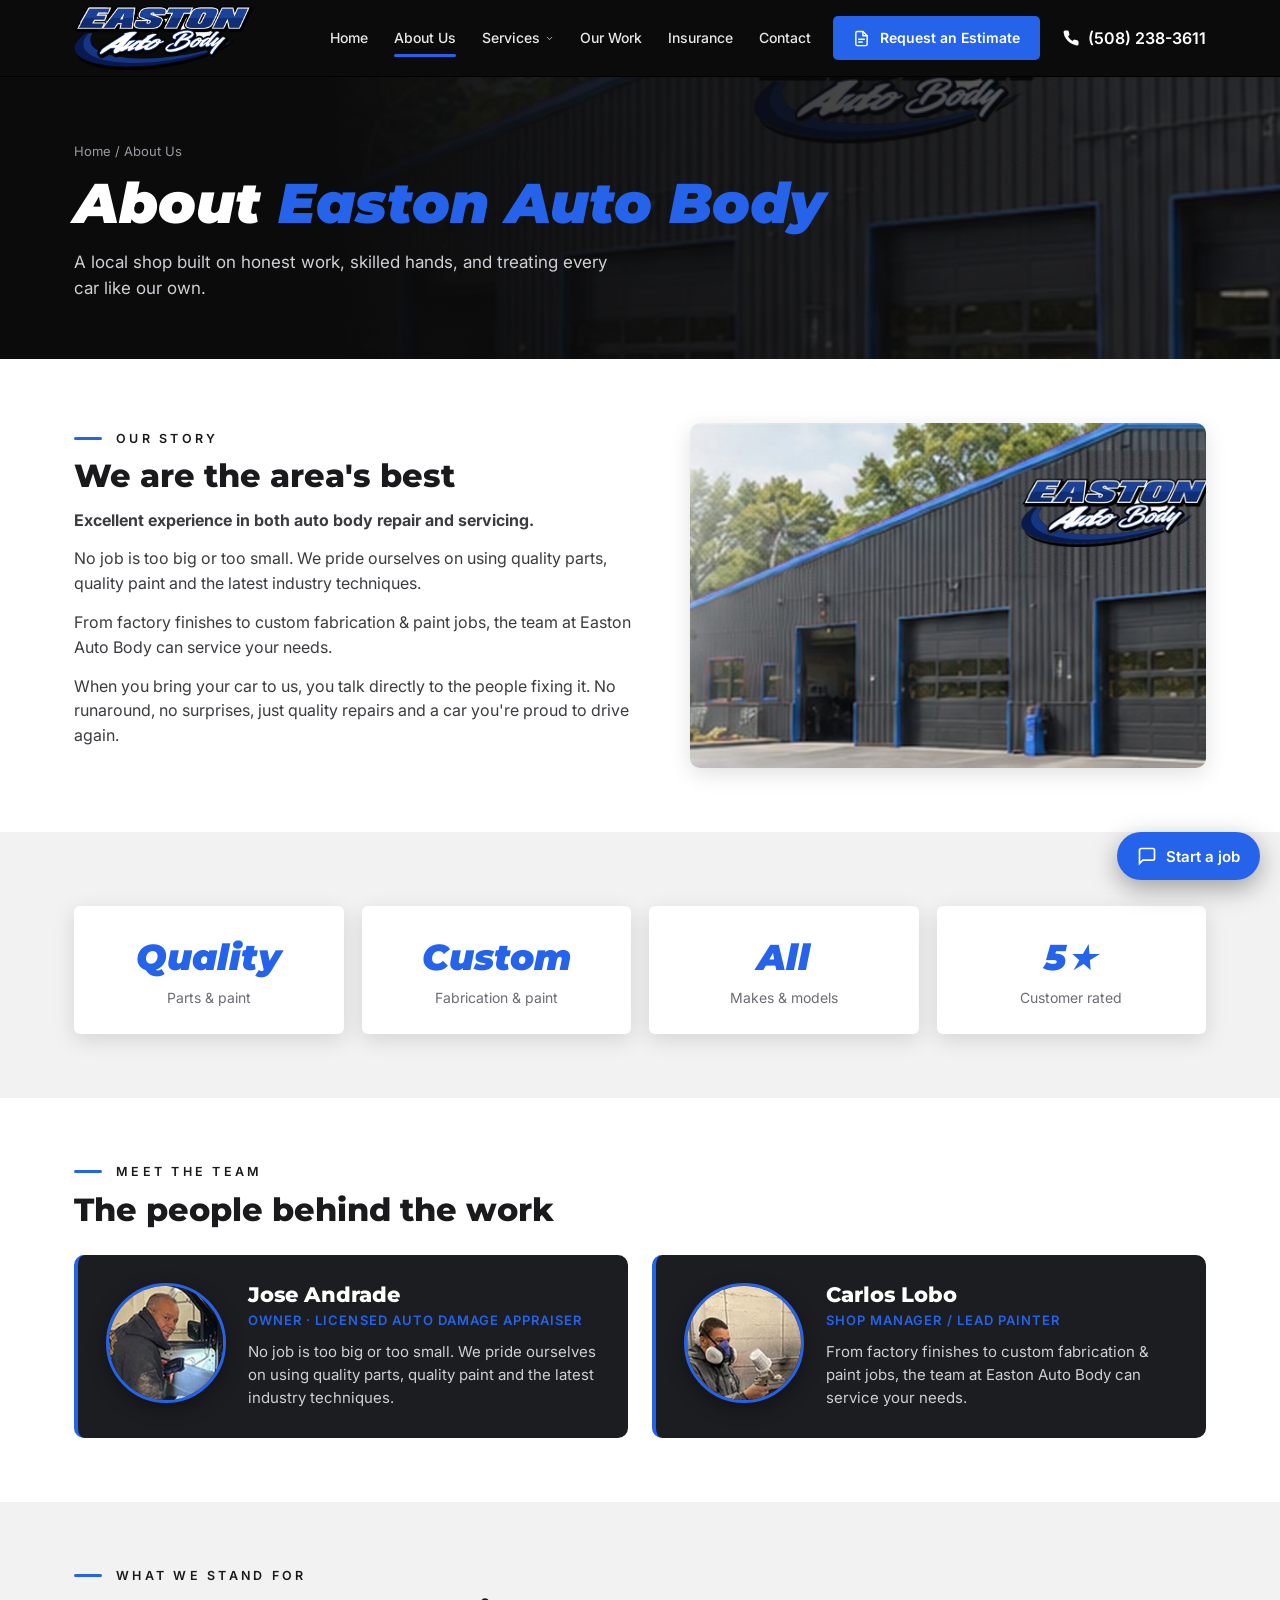
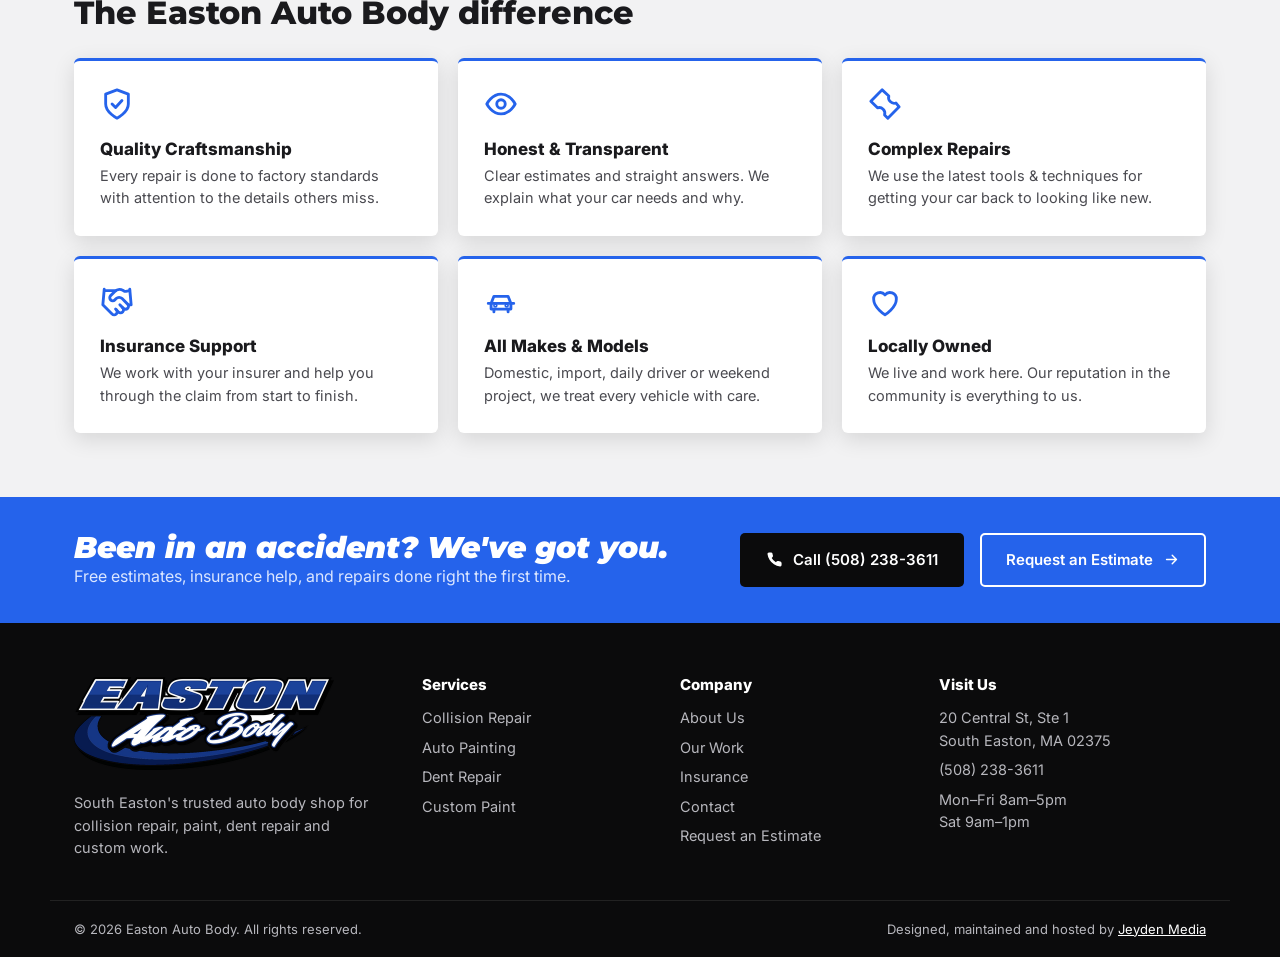
==== commit aea8020c: "Use the shop's real logo (cleaned, transparent) in header, footer, favicon and storefront photo Co-A" ====
--- a/about.html
+++ b/about.html
@@ -5,18 +5,18 @@
 <meta name="description" content="Meet Easton Auto Body, South Easton's trusted local auto body shop.">
 <link rel="preconnect" href="https://fonts.googleapis.com"><link rel="preconnect" href="https://fonts.gstatic.com" crossorigin>
 <link href="https://fonts.googleapis.com/css2?family=Inter:wght@400;500;600;700&family=Montserrat:ital,wght@0,700;0,800;0,900;1,800;1,900&display=swap" rel="stylesheet">
-<link rel="icon" href="img/favicon.png?v=202611241850" type="image/png">
-<link rel="stylesheet" href="css/style.css?v=202611241935">
+<link rel="icon" href="img/favicon.png?v=202611252145" type="image/png">
+<link rel="stylesheet" href="css/style.css?v=202611252145">
 </head><body>
 <header class="site-header"><div class="wrap nav-bar">
-<a class="brand" href="index.html" aria-label="Easton Auto Body home"><img class="brand-logo" src="img/logo-header.png?v=202611241850" alt="Easton Auto Body"></a>
+<a class="brand" href="index.html" aria-label="Easton Auto Body home"><img class="brand-logo" src="img/logo-header.png?v=202611252145" alt="Easton Auto Body"></a>
 <ul class="nav" id="nav"><li><a class="navlink" href="index.html">Home</a></li><li><a class="navlink active" href="about.html">About Us</a></li><li class="has-drop"><a class="navlink" href="services.html">Services <svg class="caret" viewBox="0 0 24 24" fill="none" stroke="currentColor" stroke-width="2" stroke-linecap="round" stroke-linejoin="round" aria-hidden="true"><path d="m6 9 6 6 6-6"/></svg></a><div class="dropdown"><a href="services.html#collision">Collision Repair</a><a href="services.html#painting">Auto Painting</a><a href="services.html#dent">Dent Repair</a><a href="services.html#custom">Custom Paint</a></div></li><li><a class="navlink" href="work.html">Our Work</a></li><li><a class="navlink" href="insurance.html">Insurance</a></li><li><a class="navlink" href="contact.html">Contact</a></li></ul>
 <div class="nav-cta"><a class="btn btn-red btn-sm" href="estimate.html"><svg class="" viewBox="0 0 24 24" fill="none" stroke="currentColor" stroke-width="2" stroke-linecap="round" stroke-linejoin="round" aria-hidden="true"><path d="M14 2H6a2 2 0 0 0-2 2v16a2 2 0 0 0 2 2h12a2 2 0 0 0 2-2V8z"/><path d="M14 2v6h6M8 13h8M8 17h5"/></svg> Request an Estimate</a>
 <a class="phone-link" href="tel:+15082383611" aria-label="Call (508) 238-3611"><svg class="" viewBox="0 0 24 24" fill="none" stroke="currentColor" stroke-width="2" stroke-linecap="round" stroke-linejoin="round" aria-hidden="true"><path d="M22 16.9v3a2 2 0 0 1-2.2 2 19.8 19.8 0 0 1-8.6-3.1 19.5 19.5 0 0 1-6-6A19.8 19.8 0 0 1 2.1 4.2 2 2 0 0 1 4.1 2h3a2 2 0 0 1 2 1.7c.1 1 .4 1.9.7 2.8a2 2 0 0 1-.5 2.1L8 9.9a16 16 0 0 0 6 6l1.3-1.3a2 2 0 0 1 2.1-.4c.9.3 1.8.6 2.8.7a2 2 0 0 1 1.7 2Z" fill="currentColor" stroke="none"/></svg><span>(508) 238-3611</span></a>
 <button class="menu-btn" aria-label="Menu" aria-controls="nav" aria-expanded="false"><svg class="" viewBox="0 0 24 24" fill="none" stroke="currentColor" stroke-width="2" stroke-linecap="round" stroke-linejoin="round" aria-hidden="true"><path d="M3 6h18M3 12h18M3 18h18"/></svg></button></div>
 </div></header>
 <main>
-<section class="page-hero"><div class="bg" style="background-image:url(img/shop-sign.jpg?v=3)"><video class="bg-video" autoplay muted loop playsinline preload="metadata" poster="img/shop-sign.jpg?v=3" aria-hidden="true"><source src="https://assets.mixkit.co/videos/13270/13270-720.mp4" type="video/mp4"><source src="https://assets.mixkit.co/videos/13270/13270-360.mp4" type="video/mp4"></video></div><div class="wrap">
+<section class="page-hero"><div class="bg" style="background-image:url(img/shop-sign.jpg?v=4)"><video class="bg-video" autoplay muted loop playsinline preload="metadata" poster="img/shop-sign.jpg?v=4" aria-hidden="true"><source src="https://assets.mixkit.co/videos/13270/13270-720.mp4" type="video/mp4"><source src="https://assets.mixkit.co/videos/13270/13270-360.mp4" type="video/mp4"></video></div><div class="wrap">
 <div class="crumbs"><a href="index.html">Home</a> / About Us</div><h1>About <em>Easton Auto Body</em></h1><p>A local shop built on honest work, skilled hands, and treating every car like our own.</p></div></section>
 <section class="section"><div class="wrap two-col">
 <div class="prose reveal"><div class="eyebrow">Our Story</div><h2>We are the area's best</h2>
@@ -24,7 +24,7 @@
 <p>No job is too big or too small. We pride ourselves on using quality parts, quality paint and the latest industry techniques.</p>
 <p>From factory finishes to custom fabrication &amp; paint jobs, the team at Easton Auto Body can service your needs.</p>
 <p>When you bring your car to us, you talk directly to the people fixing it. No runaround, no surprises, just quality repairs and a car you're proud to drive again.</p></div>
-<img class="reveal" src="img/shop-sign.jpg?v=3" alt="Easton Auto Body building"></div></section>
+<img class="reveal" src="img/shop-sign.jpg?v=4" alt="Easton Auto Body building"></div></section>
 <section class="section grey"><div class="wrap">
 <div class="stats">
 <div class="stat reveal"><b>Quality</b><span>Parts &amp; paint</span></div>
@@ -54,14 +54,14 @@
 </div></section>
 <footer class="site-footer">
 <div class="wrap foot-grid">
-<div class="foot-about"><a class="brand" href="index.html" aria-label="Easton Auto Body home"><img class="brand-logo-full" src="img/logo-footer.png?v=202611241850" alt="Easton Auto Body: We don't just repair. We renew."></a><p>South Easton's trusted auto body shop for collision repair, paint, dent repair and custom work.</p></div>
+<div class="foot-about"><a class="brand" href="index.html" aria-label="Easton Auto Body home"><img class="brand-logo-full" src="img/logo-footer.png?v=202611252145" alt="Easton Auto Body: We don't just repair. We renew."></a><p>South Easton's trusted auto body shop for collision repair, paint, dent repair and custom work.</p></div>
 <div><h4>Services</h4><ul><li><a href="services.html#collision">Collision Repair</a></li><li><a href="services.html#painting">Auto Painting</a></li><li><a href="services.html#dent">Dent Repair</a></li><li><a href="services.html#custom">Custom Paint</a></li></ul></div>
 <div><h4>Company</h4><ul><li><a href="about.html">About Us</a></li><li><a href="work.html">Our Work</a></li><li><a href="insurance.html">Insurance</a></li><li><a href="contact.html">Contact</a></li><li><a href="estimate.html">Request an Estimate</a></li></ul></div>
 <div><h4>Visit Us</h4><ul><li>20 Central St, Ste 1<br>South Easton, MA 02375</li><li><a href="tel:+15082383611">(508) 238-3611</a></li><li>Mon–Fri 8am–5pm<br>Sat 9am–1pm</li></ul></div>
 </div>
 <div class="wrap foot-bottom"><span>© <span id="yr">2026</span> Easton Auto Body. All rights reserved.</span><span>Designed, maintained and hosted by <a href="https://jeydenmedia.com" target="_blank" rel="noopener" style="color:#fff;text-decoration:underline">Jeyden Media</a></span></div>
 </footer>
-<script src="js/main.js?v=202611241830"></script>
+<script src="js/main.js?v=202611250805"></script>
 <script src="js/send.js?v=202611240320"></script>
 <script src="js/intake.js?v=202611241830"></script>
 </body></html>
--- a/css/style.css
+++ b/css/style.css
@@ -129,7 +129,23 @@
 .quote blockquote{font-style:italic;font-size:15px;margin:6px 0 10px}
 .stars{color:var(--red);font-size:20px;letter-spacing:3px}
 .quote cite{font-style:normal;font-size:14px;display:block}
-.why-photo{align-self:stretch;margin:-30px -24px -30px 0;min-height:200px;background:url(../img/shop-sign.jpg?v=3) center/cover;-webkit-mask-image:linear-gradient(90deg,transparent,#000 30%);mask-image:linear-gradient(90deg,transparent,#000 30%)}
+.g-rating{display:flex;align-items:center;gap:12px;margin-bottom:12px}
+.g-logo{width:38px;height:38px;border-radius:50%;background:#fff;border:1px solid #dcdce0;display:grid;place-items:center;font:700 20px/1 Arial,sans-serif;color:#4285f4;flex-shrink:0}
+.g-rating strong{font-family:var(--head);font-size:26px;vertical-align:middle}
+.g-rating .stars{font-size:18px;vertical-align:middle}
+.g-rating small{display:block;font-size:13px;color:var(--muted)}
+.rv-carousel{position:relative;overflow:hidden}
+.rv-track{display:flex;transition:transform .6s ease}
+.rv-slide{flex:0 0 100%;margin:0;padding-right:4px}
+.rv-slide blockquote{font-style:italic;font-size:15px;margin:6px 0 8px}
+.rv-slide figcaption{font-size:14px}
+.rv-dots{display:flex;gap:7px;margin-top:10px}
+.rv-dots button{width:9px;height:9px;border-radius:50%;border:0;padding:0;background:#c9c9cf;cursor:pointer}
+.rv-dots button.on{background:var(--red)}
+.rv-slide figcaption a{color:var(--red);font-weight:600;text-decoration:underline;text-underline-offset:3px}
+.review-links{display:flex;gap:18px;flex-wrap:wrap;margin-top:12px;font-size:14px;font-weight:600}
+.review-links a{color:var(--red);text-decoration:underline;text-underline-offset:3px}
+.why-photo{align-self:stretch;margin:-30px -24px -30px 0;min-height:200px;background:url(../img/shop-sign.jpg?v=4) center/cover;-webkit-mask-image:linear-gradient(90deg,transparent,#000 30%);mask-image:linear-gradient(90deg,transparent,#000 30%)}
 
 /* CTA band */
 .cta-band{background:var(--red);color:#fff}
@@ -433,11 +449,13 @@
 .hero .wrap,.page-hero .wrap{z-index:2}
 @media (min-width:1400px){.hero-bg{width:58%}.hero-bg::before{background:linear-gradient(90deg,var(--black) 0%,rgba(11,11,12,.75) 25%,rgba(11,11,12,.15) 60%,transparent 100%)}}
 /* blue Easton Auto Body script logo (from business card) */
-.brand-logo{height:72px;width:auto}
-.brand-logo-full{width:240px}
+.brand-logo{height:64px;width:auto}
+.brand-logo-full{width:260px}
 @media (max-width:1200px) and (min-width:981px){.brand-logo{height:52px}}
 @media (max-width:640px){.brand-logo{height:52px}}
 /* blue car: recolor red hero video/poster to brand blue */
 .hero-bg{filter:hue-rotate(222deg) saturate(1.15)}
 /* keep storefront logo in frame */
 .why-photo{background-position:88% center}
+/* center header logo on mobile */
+@media (max-width:980px){.nav-bar{position:relative}.site-header .brand{position:absolute;left:50%;top:50%;transform:translate(-50%,-50%)}}
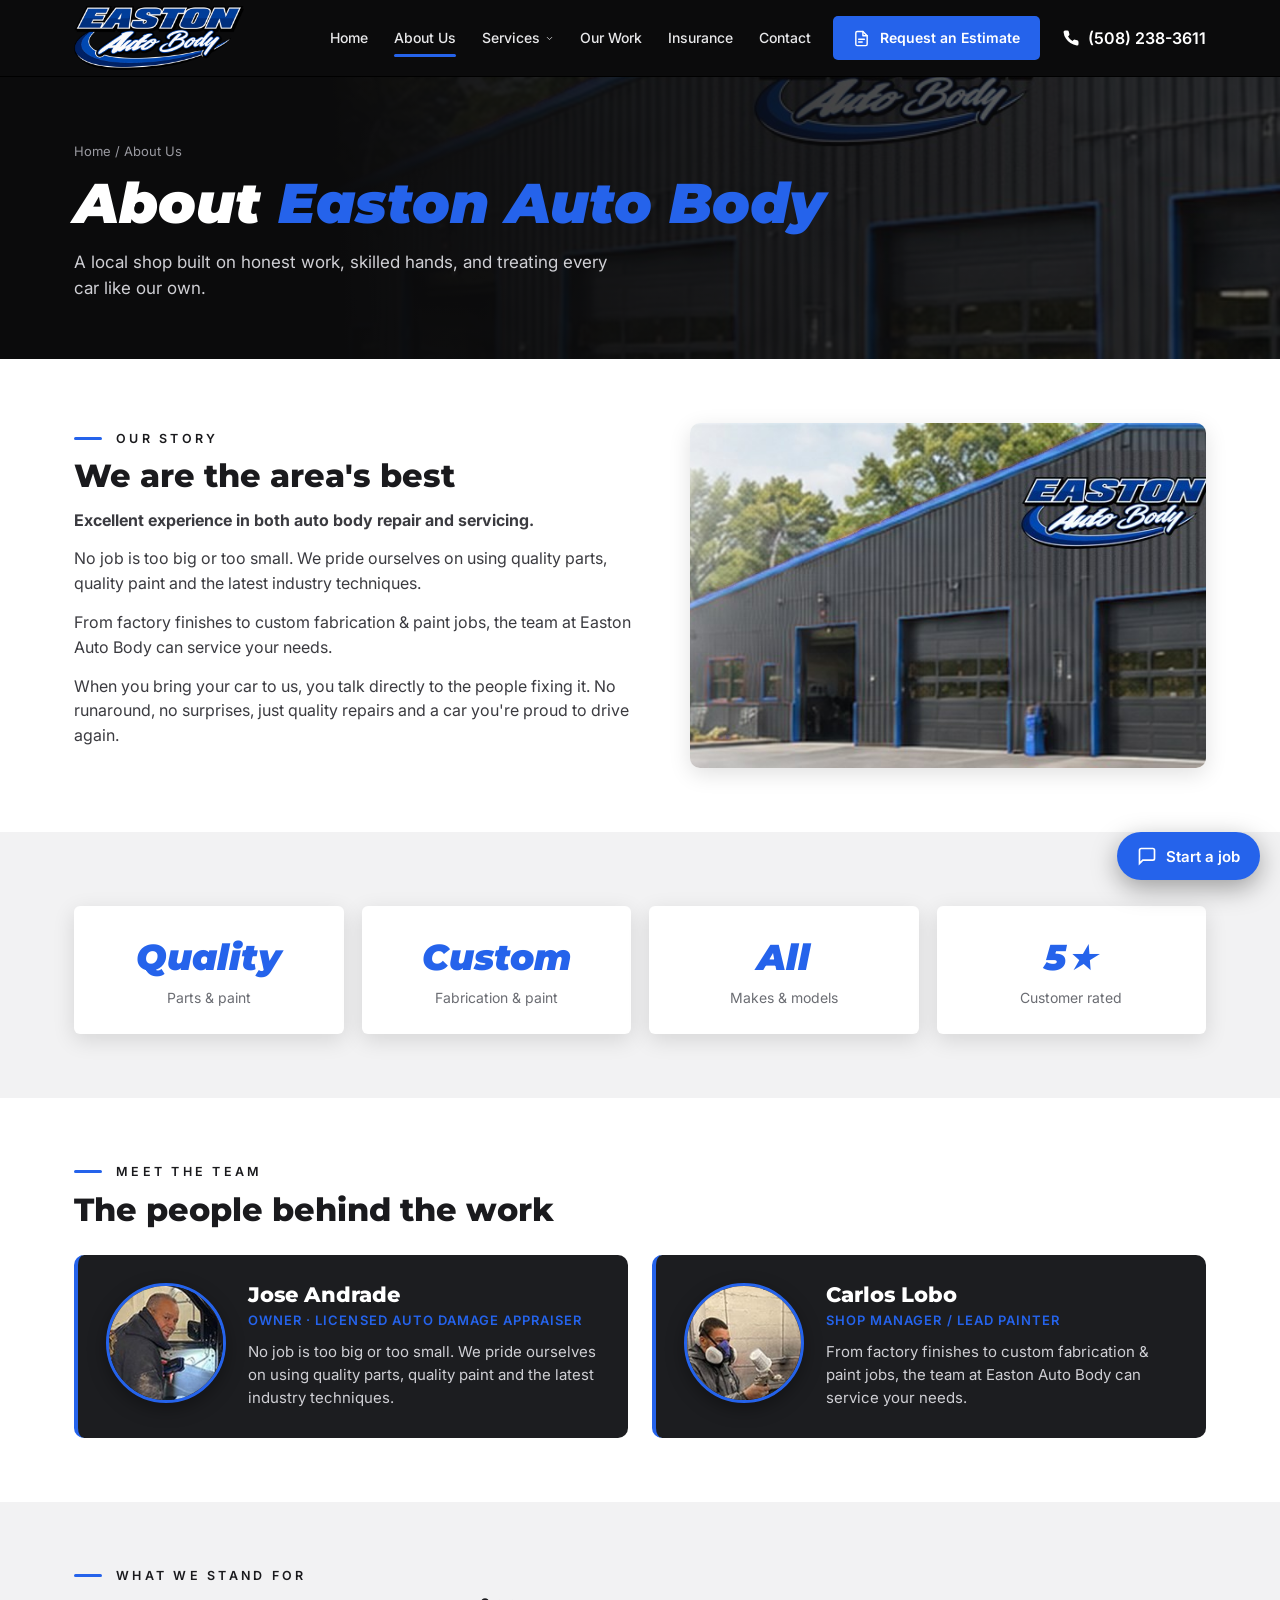
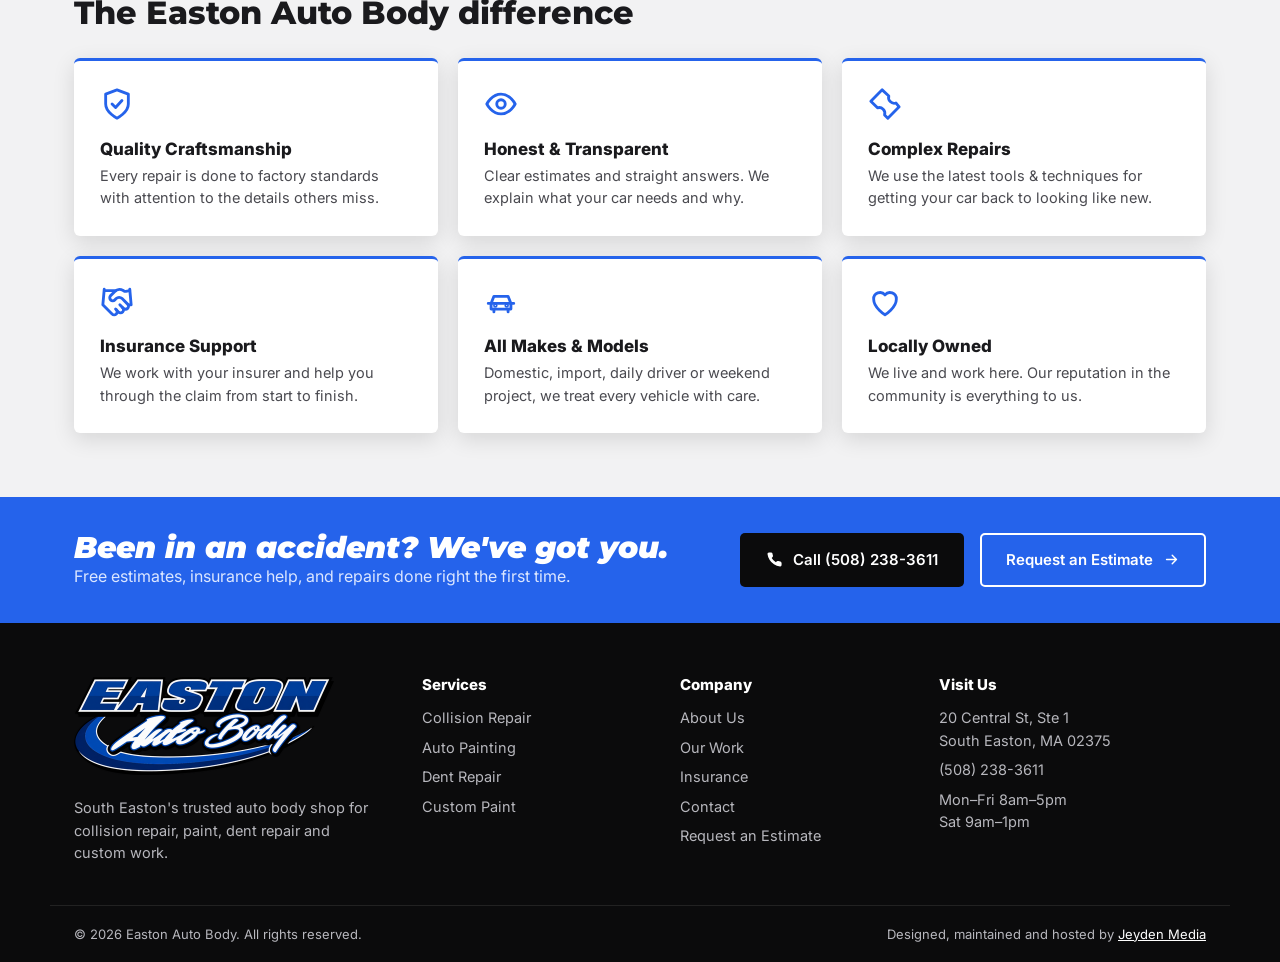
==== commit bca52605: "Update site logo to Drew's new transparent logo file Co-Authored-By: Claude Opus 5.5 <noreply@anthro" ====
--- a/about.html
+++ b/about.html
@@ -5,18 +5,18 @@
 <meta name="description" content="Meet Easton Auto Body, South Easton's trusted local auto body shop.">
 <link rel="preconnect" href="https://fonts.googleapis.com"><link rel="preconnect" href="https://fonts.gstatic.com" crossorigin>
 <link href="https://fonts.googleapis.com/css2?family=Inter:wght@400;500;600;700&family=Montserrat:ital,wght@0,700;0,800;0,900;1,800;1,900&display=swap" rel="stylesheet">
-<link rel="icon" href="img/favicon.png?v=202611252145" type="image/png">
-<link rel="stylesheet" href="css/style.css?v=202611252145">
+<link rel="icon" href="img/favicon.png?v=202611271520" type="image/png">
+<link rel="stylesheet" href="css/style.css?v=202611271520">
 </head><body>
 <header class="site-header"><div class="wrap nav-bar">
-<a class="brand" href="index.html" aria-label="Easton Auto Body home"><img class="brand-logo" src="img/logo-header.png?v=202611252145" alt="Easton Auto Body"></a>
+<a class="brand" href="index.html" aria-label="Easton Auto Body home"><img class="brand-logo" src="img/logo-header.png?v=202611271520" alt="Easton Auto Body"></a>
 <ul class="nav" id="nav"><li><a class="navlink" href="index.html">Home</a></li><li><a class="navlink active" href="about.html">About Us</a></li><li class="has-drop"><a class="navlink" href="services.html">Services <svg class="caret" viewBox="0 0 24 24" fill="none" stroke="currentColor" stroke-width="2" stroke-linecap="round" stroke-linejoin="round" aria-hidden="true"><path d="m6 9 6 6 6-6"/></svg></a><div class="dropdown"><a href="services.html#collision">Collision Repair</a><a href="services.html#painting">Auto Painting</a><a href="services.html#dent">Dent Repair</a><a href="services.html#custom">Custom Paint</a></div></li><li><a class="navlink" href="work.html">Our Work</a></li><li><a class="navlink" href="insurance.html">Insurance</a></li><li><a class="navlink" href="contact.html">Contact</a></li></ul>
 <div class="nav-cta"><a class="btn btn-red btn-sm" href="estimate.html"><svg class="" viewBox="0 0 24 24" fill="none" stroke="currentColor" stroke-width="2" stroke-linecap="round" stroke-linejoin="round" aria-hidden="true"><path d="M14 2H6a2 2 0 0 0-2 2v16a2 2 0 0 0 2 2h12a2 2 0 0 0 2-2V8z"/><path d="M14 2v6h6M8 13h8M8 17h5"/></svg> Request an Estimate</a>
 <a class="phone-link" href="tel:+15082383611" aria-label="Call (508) 238-3611"><svg class="" viewBox="0 0 24 24" fill="none" stroke="currentColor" stroke-width="2" stroke-linecap="round" stroke-linejoin="round" aria-hidden="true"><path d="M22 16.9v3a2 2 0 0 1-2.2 2 19.8 19.8 0 0 1-8.6-3.1 19.5 19.5 0 0 1-6-6A19.8 19.8 0 0 1 2.1 4.2 2 2 0 0 1 4.1 2h3a2 2 0 0 1 2 1.7c.1 1 .4 1.9.7 2.8a2 2 0 0 1-.5 2.1L8 9.9a16 16 0 0 0 6 6l1.3-1.3a2 2 0 0 1 2.1-.4c.9.3 1.8.6 2.8.7a2 2 0 0 1 1.7 2Z" fill="currentColor" stroke="none"/></svg><span>(508) 238-3611</span></a>
 <button class="menu-btn" aria-label="Menu" aria-controls="nav" aria-expanded="false"><svg class="" viewBox="0 0 24 24" fill="none" stroke="currentColor" stroke-width="2" stroke-linecap="round" stroke-linejoin="round" aria-hidden="true"><path d="M3 6h18M3 12h18M3 18h18"/></svg></button></div>
 </div></header>
 <main>
-<section class="page-hero"><div class="bg" style="background-image:url(img/shop-sign.jpg?v=4)"><video class="bg-video" autoplay muted loop playsinline preload="metadata" poster="img/shop-sign.jpg?v=4" aria-hidden="true"><source src="https://assets.mixkit.co/videos/13270/13270-720.mp4" type="video/mp4"><source src="https://assets.mixkit.co/videos/13270/13270-360.mp4" type="video/mp4"></video></div><div class="wrap">
+<section class="page-hero"><div class="bg" style="background-image:url(img/shop-sign.jpg?v=5)"><video class="bg-video" autoplay muted loop playsinline preload="metadata" poster="img/shop-sign.jpg?v=5" aria-hidden="true"><source src="https://assets.mixkit.co/videos/13270/13270-720.mp4" type="video/mp4"><source src="https://assets.mixkit.co/videos/13270/13270-360.mp4" type="video/mp4"></video></div><div class="wrap">
 <div class="crumbs"><a href="index.html">Home</a> / About Us</div><h1>About <em>Easton Auto Body</em></h1><p>A local shop built on honest work, skilled hands, and treating every car like our own.</p></div></section>
 <section class="section"><div class="wrap two-col">
 <div class="prose reveal"><div class="eyebrow">Our Story</div><h2>We are the area's best</h2>
@@ -24,7 +24,7 @@
 <p>No job is too big or too small. We pride ourselves on using quality parts, quality paint and the latest industry techniques.</p>
 <p>From factory finishes to custom fabrication &amp; paint jobs, the team at Easton Auto Body can service your needs.</p>
 <p>When you bring your car to us, you talk directly to the people fixing it. No runaround, no surprises, just quality repairs and a car you're proud to drive again.</p></div>
-<img class="reveal" src="img/shop-sign.jpg?v=4" alt="Easton Auto Body building"></div></section>
+<img class="reveal" src="img/shop-sign.jpg?v=5" alt="Easton Auto Body building"></div></section>
 <section class="section grey"><div class="wrap">
 <div class="stats">
 <div class="stat reveal"><b>Quality</b><span>Parts &amp; paint</span></div>
@@ -54,7 +54,7 @@
 </div></section>
 <footer class="site-footer">
 <div class="wrap foot-grid">
-<div class="foot-about"><a class="brand" href="index.html" aria-label="Easton Auto Body home"><img class="brand-logo-full" src="img/logo-footer.png?v=202611252145" alt="Easton Auto Body: We don't just repair. We renew."></a><p>South Easton's trusted auto body shop for collision repair, paint, dent repair and custom work.</p></div>
+<div class="foot-about"><a class="brand" href="index.html" aria-label="Easton Auto Body home"><img class="brand-logo-full" src="img/logo-footer.png?v=202611271520" alt="Easton Auto Body: We don't just repair. We renew."></a><p>South Easton's trusted auto body shop for collision repair, paint, dent repair and custom work.</p></div>
 <div><h4>Services</h4><ul><li><a href="services.html#collision">Collision Repair</a></li><li><a href="services.html#painting">Auto Painting</a></li><li><a href="services.html#dent">Dent Repair</a></li><li><a href="services.html#custom">Custom Paint</a></li></ul></div>
 <div><h4>Company</h4><ul><li><a href="about.html">About Us</a></li><li><a href="work.html">Our Work</a></li><li><a href="insurance.html">Insurance</a></li><li><a href="contact.html">Contact</a></li><li><a href="estimate.html">Request an Estimate</a></li></ul></div>
 <div><h4>Visit Us</h4><ul><li>20 Central St, Ste 1<br>South Easton, MA 02375</li><li><a href="tel:+15082383611">(508) 238-3611</a></li><li>Mon–Fri 8am–5pm<br>Sat 9am–1pm</li></ul></div>
--- a/css/style.css
+++ b/css/style.css
@@ -145,7 +145,7 @@
 .rv-slide figcaption a{color:var(--red);font-weight:600;text-decoration:underline;text-underline-offset:3px}
 .review-links{display:flex;gap:18px;flex-wrap:wrap;margin-top:12px;font-size:14px;font-weight:600}
 .review-links a{color:var(--red);text-decoration:underline;text-underline-offset:3px}
-.why-photo{align-self:stretch;margin:-30px -24px -30px 0;min-height:200px;background:url(../img/shop-sign.jpg?v=4) center/cover;-webkit-mask-image:linear-gradient(90deg,transparent,#000 30%);mask-image:linear-gradient(90deg,transparent,#000 30%)}
+.why-photo{align-self:stretch;margin:-30px -24px -30px 0;min-height:200px;background:url(../img/shop-sign.jpg?v=5) center/cover;-webkit-mask-image:linear-gradient(90deg,transparent,#000 30%);mask-image:linear-gradient(90deg,transparent,#000 30%)}
 
 /* CTA band */
 .cta-band{background:var(--red);color:#fff}
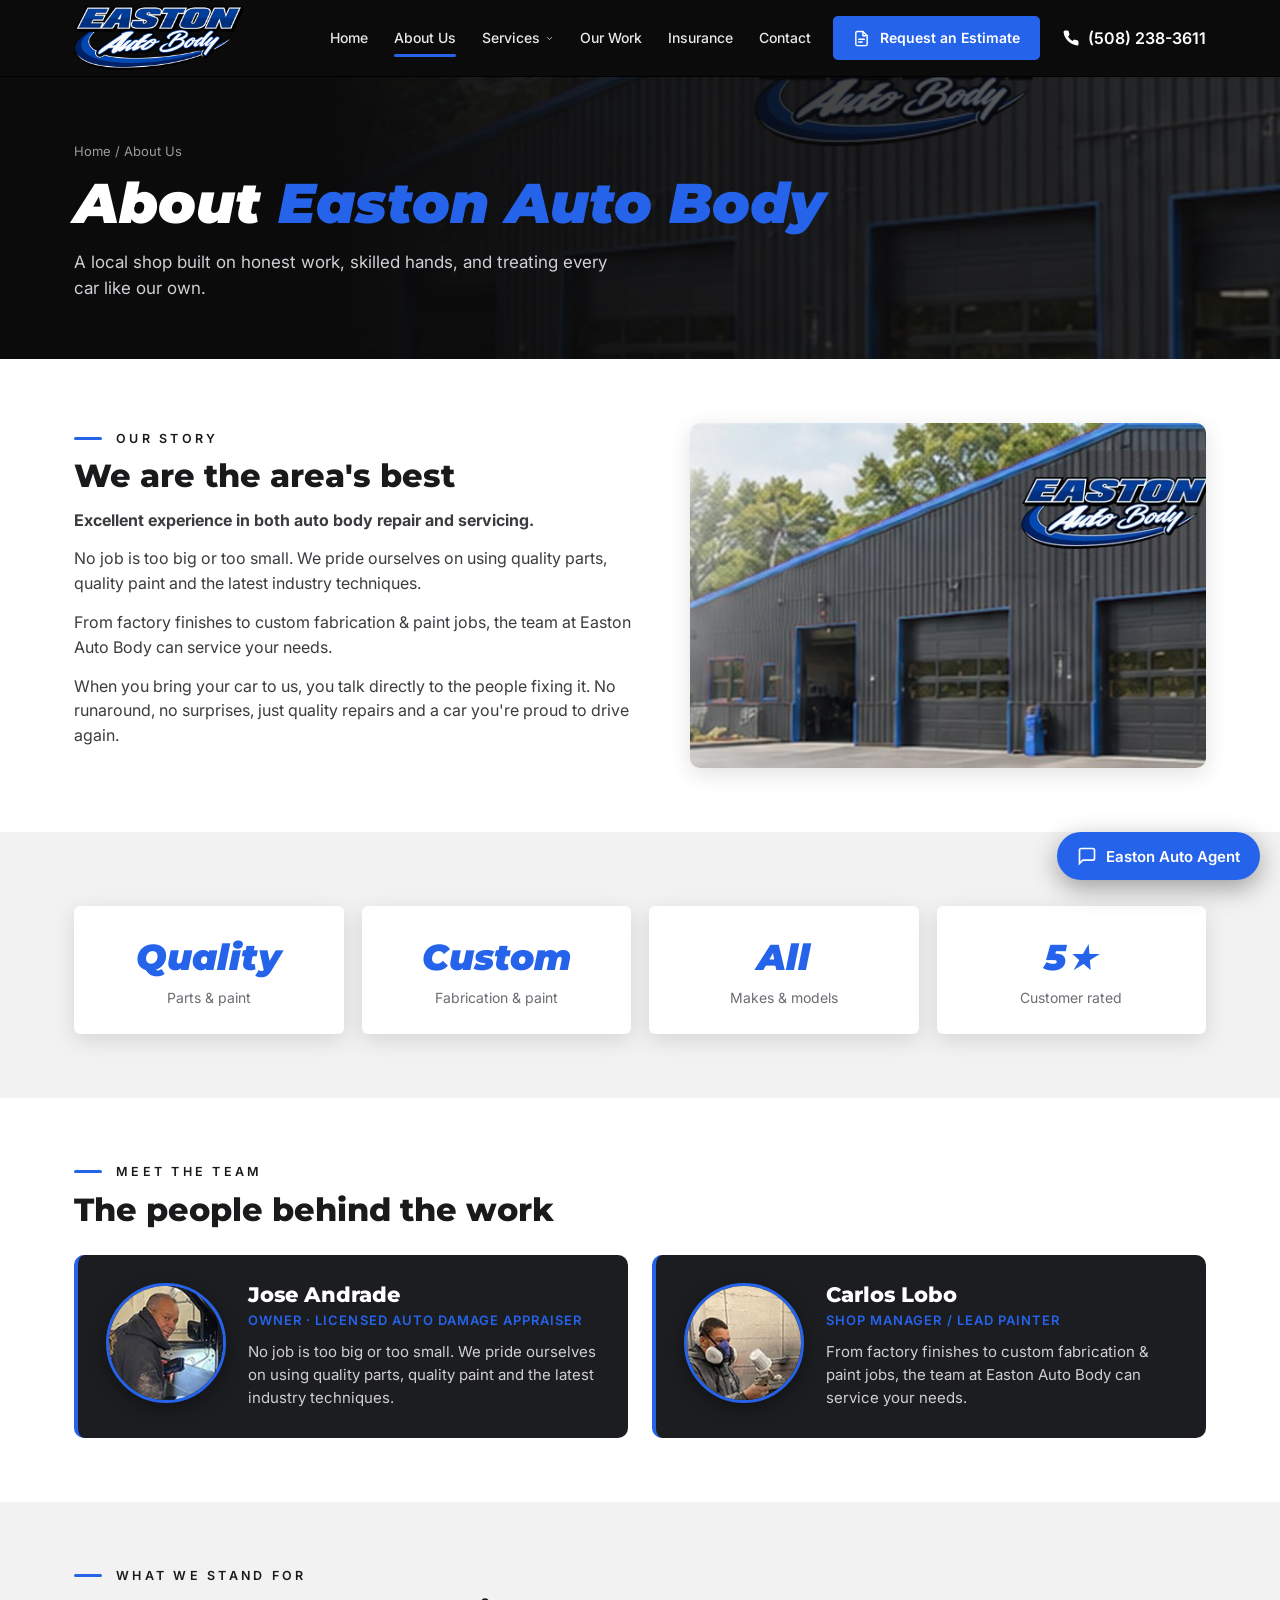
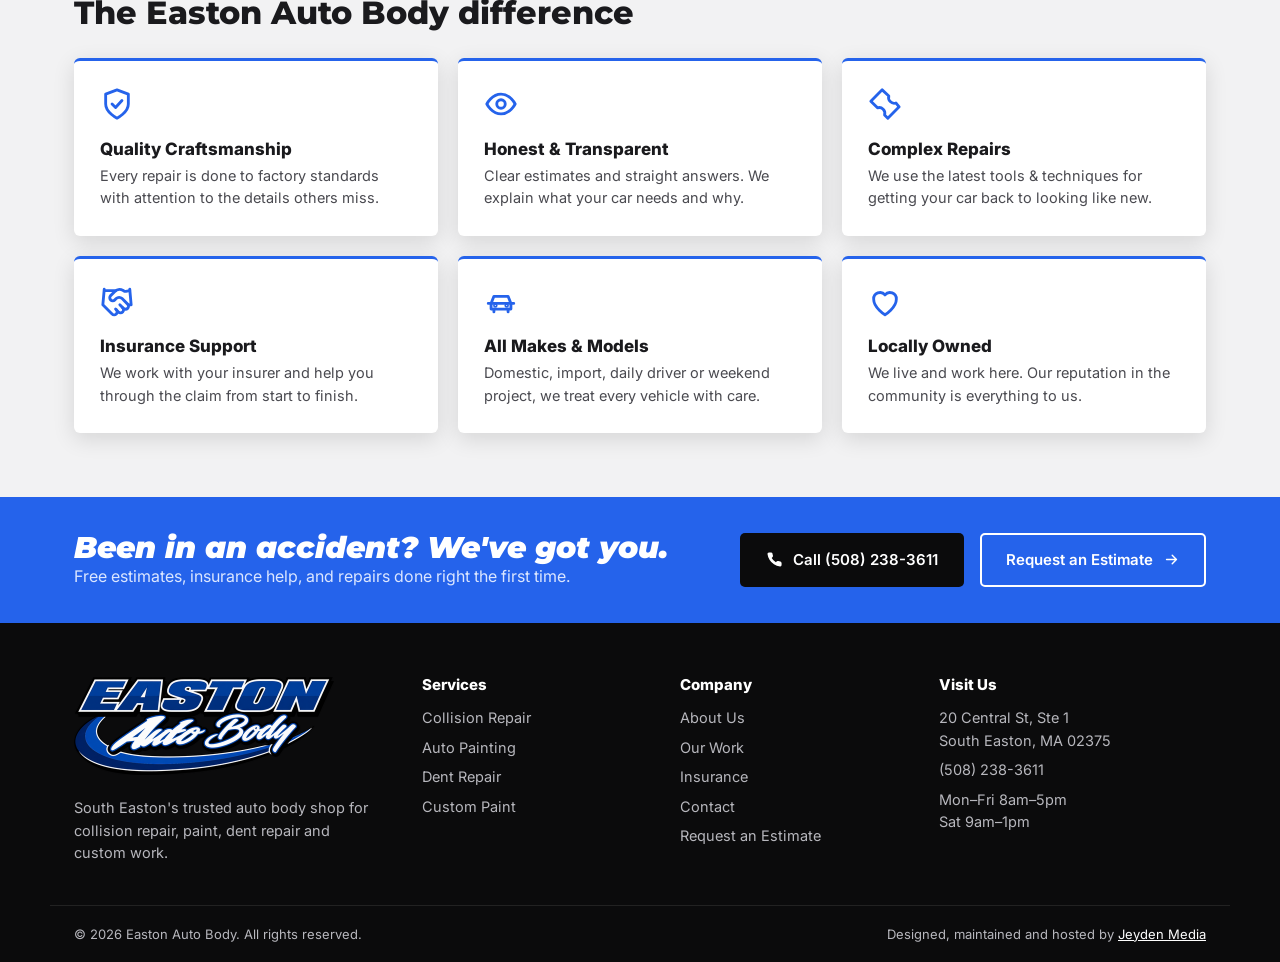
==== commit 2e8d872a: "Label the floating chat button Easton Auto Agent Co-Authored-By: Claude Opus 5.5 <noreply@anthropic." ====
--- a/about.html
+++ b/about.html
@@ -63,5 +63,5 @@
 </footer>
 <script src="js/main.js?v=202611250805"></script>
 <script src="js/send.js?v=202611240320"></script>
-<script src="js/intake.js?v=202611241830"></script>
+<script src="js/intake.js?v=202611271540"></script>
 </body></html>
